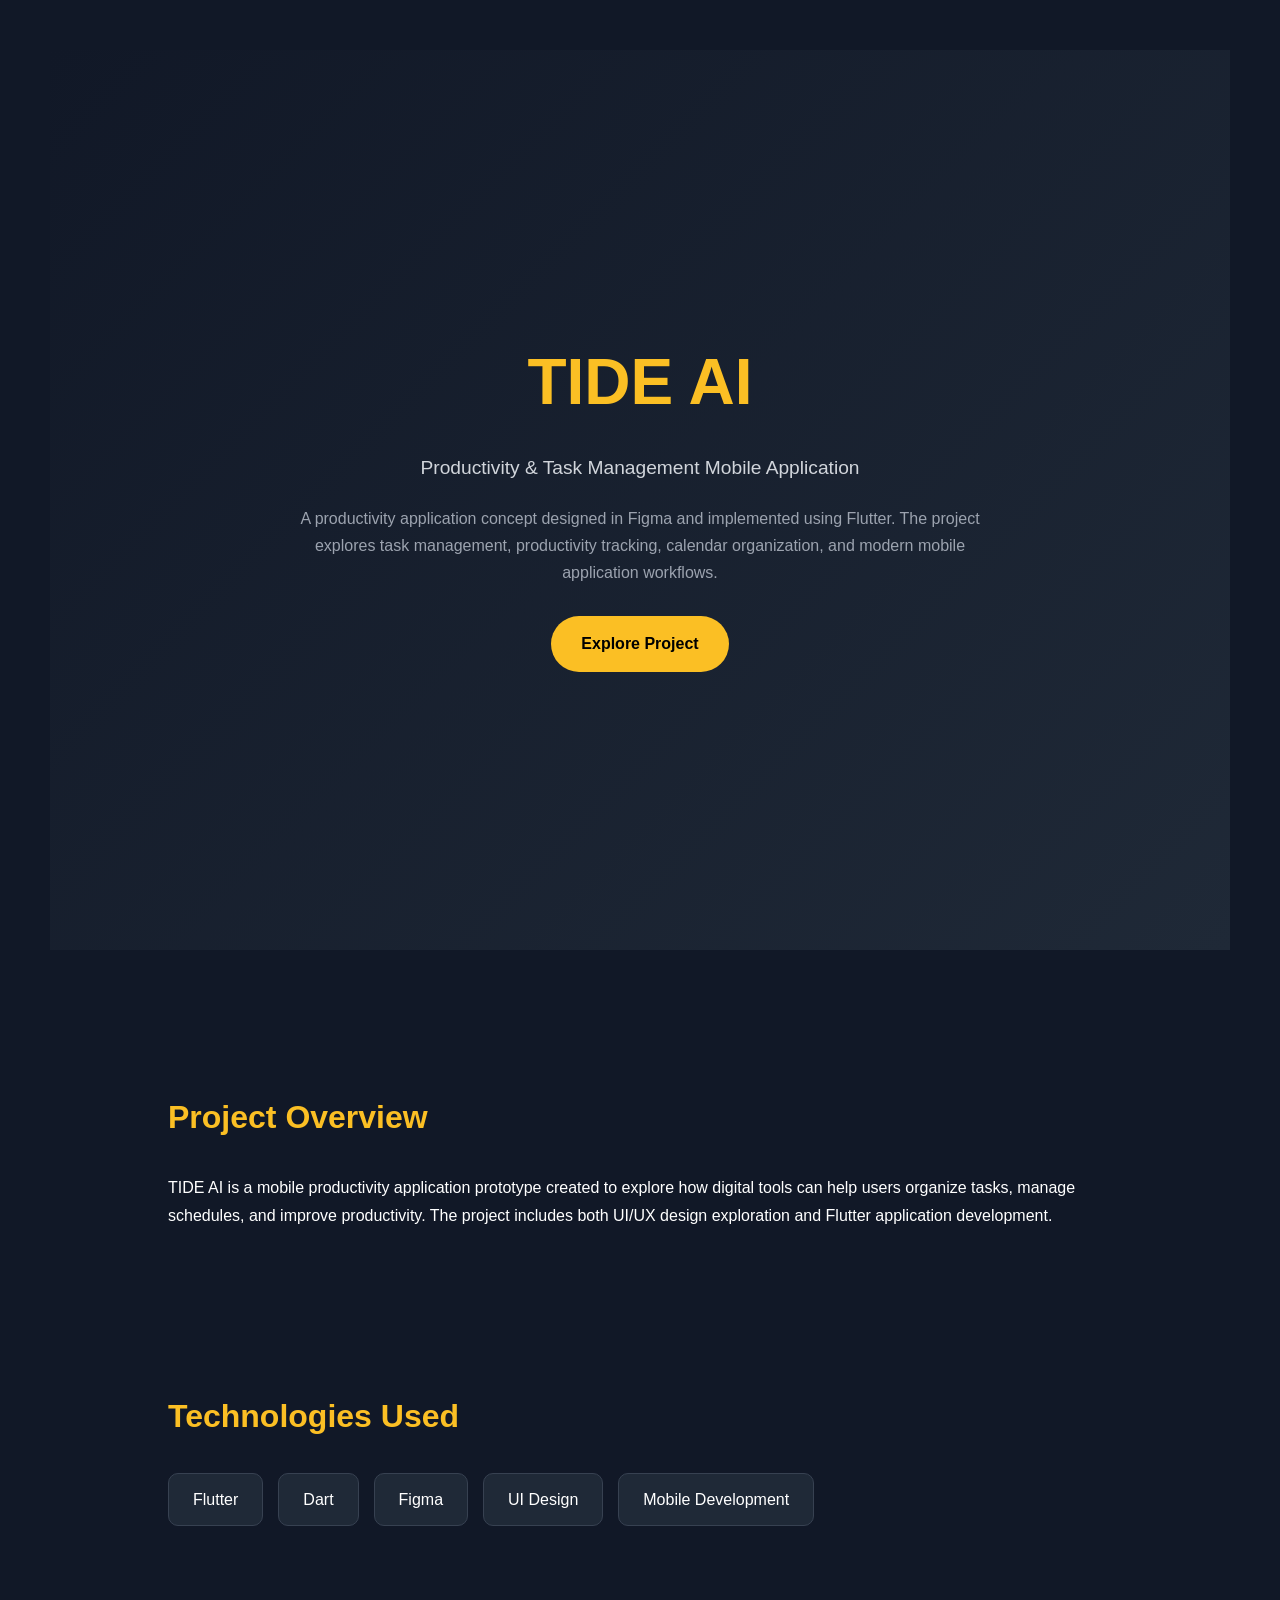
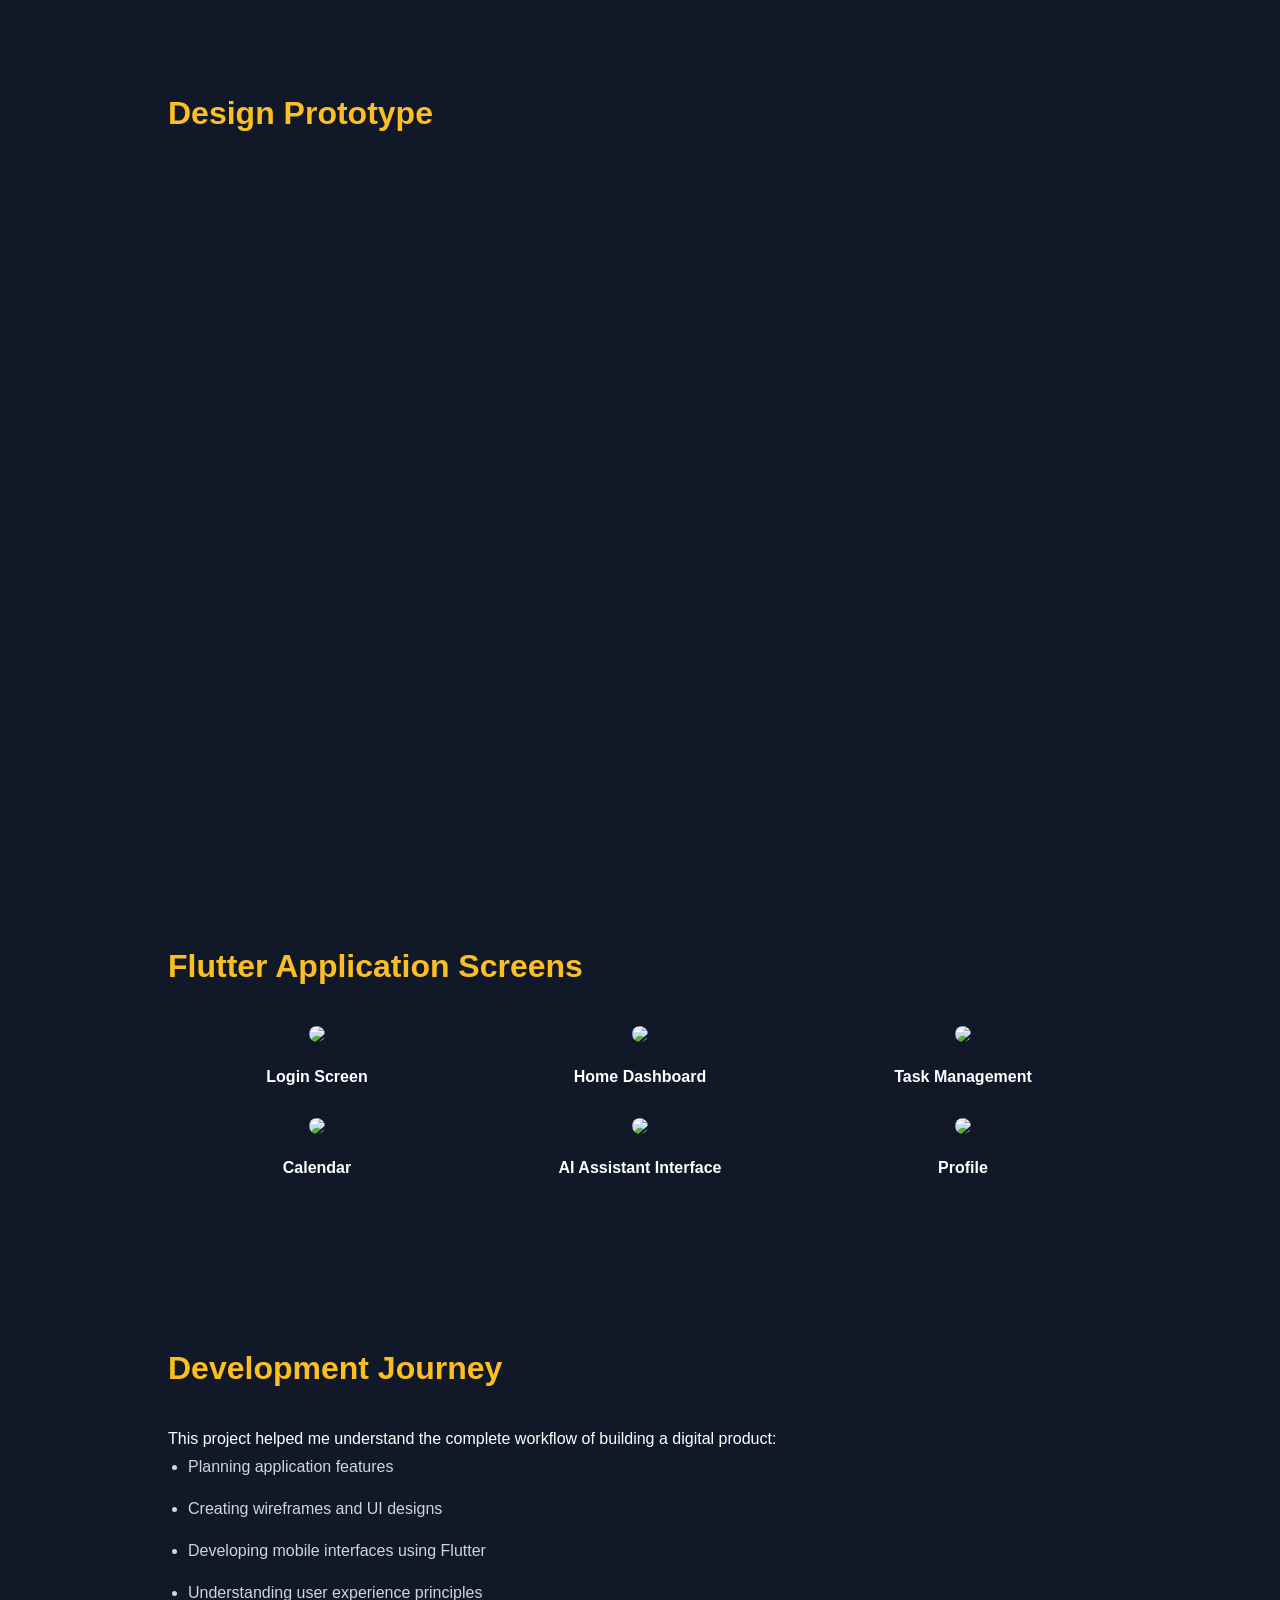
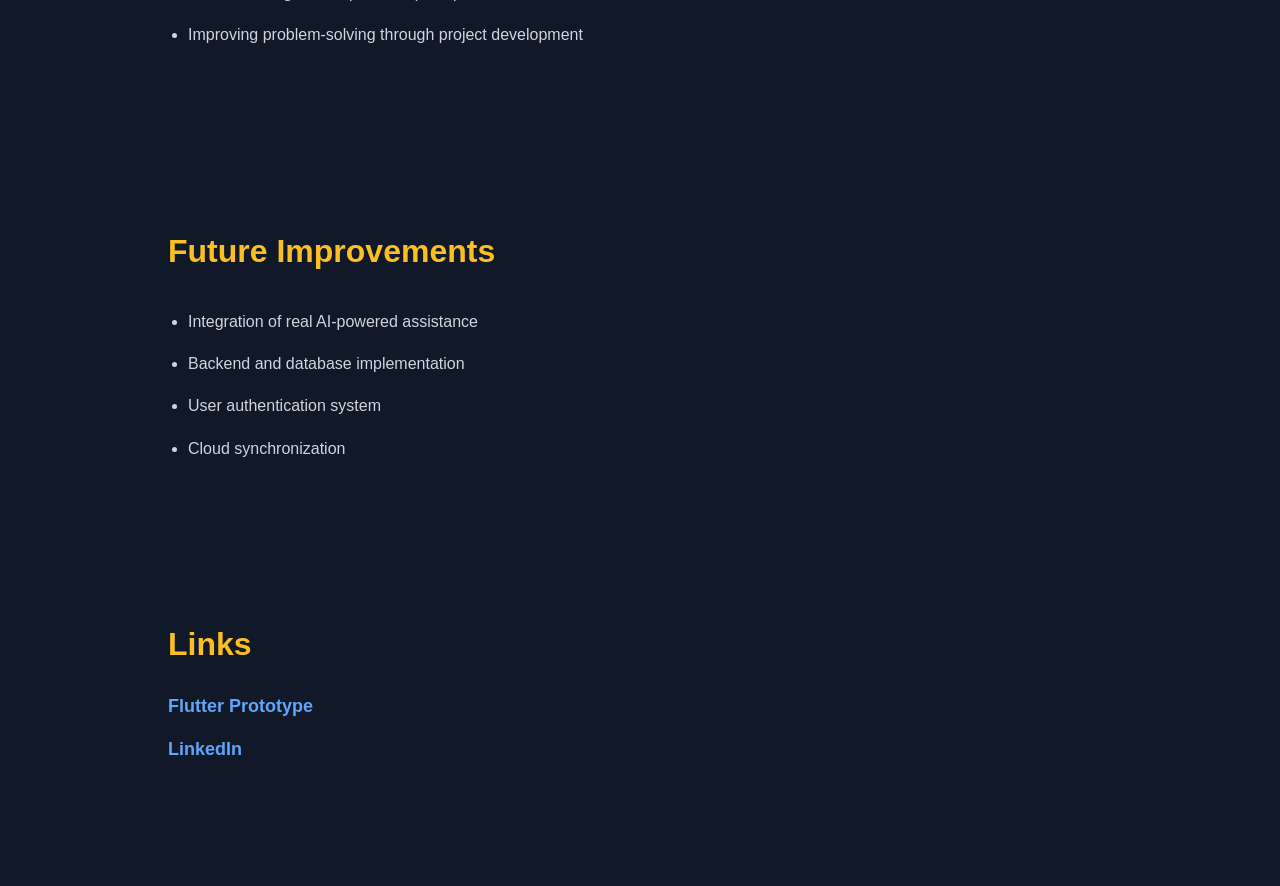
==== tideai.html @ ce977760 "Create tideai.html" ====
<!DOCTYPE html>
<html lang="en">

<head>

<meta charset="UTF-8">
<meta name="viewport" content="width=device-width, initial-scale=1.0">

<title>TIDE AI | Amritha Lal</title>

<link rel="stylesheet" href="style.css">

</head>


<body>


<header class="hero">

<div class="hero-content">

<h1>TIDE AI</h1>

<p class="subtitle">
Productivity & Task Management Mobile Application
</p>


<p class="description">

A productivity application concept designed in Figma
and implemented using Flutter.

The project explores task management,
productivity tracking, calendar organization,
and modern mobile application workflows.

</p>


<a href="#overview" class="btn">
Explore Project
</a>


</div>

</header>




<section id="overview">

<h2>Project Overview</h2>


<p>

TIDE AI is a mobile productivity application prototype
created to explore how digital tools can help users
organize tasks, manage schedules, and improve productivity.

The project includes both UI/UX design exploration
and Flutter application development.

</p>


</section>





<section>

<h2>Technologies Used</h2>


<div class="skills-container">

<div class="skill">
Flutter
</div>


<div class="skill">
Dart
</div>


<div class="skill">
Figma
</div>


<div class="skill">
UI Design
</div>


<div class="skill">
Mobile Development
</div>


</div>


</section>






<section>


<h2>Design Prototype</h2>


<iframe

style="border:1px solid rgba(0,0,0,0.1)"

width="100%"

height="600"

src="https://embed.figma.com/design/kpO2kgV4t8F4c7UtxzpfM2/Session-1?node-id=0-1&embed-host=share"

allowfullscreen>

</iframe>


</section>






<section>


<h2>Flutter Application Screens</h2>


<div class="flutter-gallery">



<div class="app-screen">

<img src="tideai-login.png">

<h4>
Login Screen
</h4>

</div>



<div class="app-screen">

<img src="tideai-home.png">

<h4>
Home Dashboard
</h4>

</div>



<div class="app-screen">

<img src="tideai-tasks.png">

<h4>
Task Management
</h4>

</div>



<div class="app-screen">

<img src="tideai-calendar.png">

<h4>
Calendar
</h4>

</div>



<div class="app-screen">

<img src="tideai-ai.png">

<h4>
AI Assistant Interface
</h4>

</div>



<div class="app-screen">

<img src="tideai-profile.png">

<h4>
Profile
</h4>

</div>



</div>


</section>






<section>


<h2>Development Journey</h2>


<p>

This project helped me understand the complete workflow
of building a digital product:

</p>


<ul>

<li>
Planning application features
</li>

<li>
Creating wireframes and UI designs
</li>

<li>
Developing mobile interfaces using Flutter
</li>

<li>
Understanding user experience principles
</li>

<li>
Improving problem-solving through project development
</li>


</ul>


</section>







<section>


<h2>Future Improvements</h2>


<ul>

<li>
Integration of real AI-powered assistance
</li>

<li>
Backend and database implementation
</li>

<li>
User authentication system
</li>

<li>
Cloud synchronization
</li>

</ul>


</section>







<section id="contact">


<h2>Links</h2>


<p>

<a href="https://flutlab.io/editor/5d6a2f70-1c2f-412c-8f25-de19f62e05c2">

Flutter Prototype

</a>

</p>



<p>

<a href="https://www.linkedin.com/in/amritha-lal-8558aa262">

LinkedIn

</a>

</p>



</section>



</body>

</html>
---- style.css ----
*{
    margin:0;
    padding:0;
    box-sizing:border-box;
}

html{
    scroll-behavior:smooth;
}

body{
    font-family:Segoe UI, sans-serif;
    background:#111827;
    color:white;
    line-height:1.7;
}

/* HERO */

.hero{
    min-height:100vh;
    display:flex;
    justify-content:center;
    align-items:center;
    text-align:center;
    padding:40px;
    background:linear-gradient(
    135deg,
    #111827,
    #1f2937
    );
}

.profile-image{
    width:180px;
    height:180px;
    object-fit:cover;
    border-radius:50%;
    border:5px solid #ffffff;
    box-shadow:0 4px 15px rgba(0,0,0,0.2);
    margin-bottom:20px;
}

.hero-content{
    max-width:700px;
     color:white;
}

.hero h3{
    color:#fbbf24;
    margin-bottom:10px;
}

.hero h1{
    font-size:4rem;
    margin-bottom:15px;
}

.subtitle{
    font-size:1.4rem;
    color:#d1d5db;
}

.description{
    margin-top:20px;
    margin-bottom:30px;
    color:#9ca3af;
}

.btn{
    display:inline-block;
    padding:14px 30px;
    background:#fbbf24;
    color:black;
    text-decoration:none;
    border-radius:30px;
    font-weight:bold;
}

/* SECTIONS */

section{
    padding:80px 10%;
}

section h2{
    margin-bottom:30px;
    font-size:2rem;
    color:#fbbf24;
}

/* ABOUT */

#about p{
    max-width:800px;
    color:#d1d5db;
}

/* SKILLS */

.skills-container{
    display:flex;
    flex-wrap:wrap;
    gap:15px;
}

.skill{
    background:#1f2937;
    padding:12px 24px;
    border-radius:10px;
    border:1px solid #374151;
}

/* PROJECT */

.project-card{
    background:#1f2937;
    padding:25px;
    border-radius:15px;
    border:1px solid #374151;
}

.project-card h3{
    margin-bottom:15px;
    color:#fbbf24;
}

/* BLOG */

.blog-grid{
    display:grid;
    grid-template-columns:
    repeat(auto-fit,minmax(280px,1fr));
    gap:25px;
}

.blog-card{
    background:#1f2937;
    padding:25px;
    border-radius:15px;
    border:1px solid #374151;
    transition:0.3s;
}

.blog-card:hover{
    transform:translateY(-5px);
}

.blog-card h3{
    margin-bottom:10px;
}

.date{
    color:#9ca3af;
    margin-bottom:15px;
}

.blog-card a{
    display:inline-block;
    margin-top:15px;
    color:#60a5fa;
    text-decoration:none;
    font-weight:bold;
}

/* CONTACT */

/* CONTACT SECTION */

#contact{
    padding: 60px 10%;
}

#contact h2{
    color: #fbbf24;
    margin-bottom: 20px;
}

#contact p{
    margin-bottom: 12px;
    font-size: 18px;
}

#contact a{
     color:#60a5fa;
    text-decoration: none;
}

#contact a:hover{
    text-decoration: underline;
}

/* MOBILE */

@media(max-width:768px){

.hero h1{
    font-size:2.5rem;
}

.subtitle{
    font-size:1.1rem;
}

section{
    padding:60px 8%;
}

}
/* GALLERY */

.filter-buttons{
    margin-bottom:20px;
}

.filter-buttons button{
    padding:10px 20px;
    margin:5px;
    border:none;
    border-radius:8px;
    cursor:pointer;
    background:#fbbf24;
    font-weight:bold;
}

.gallery-grid{
    display:grid;
    grid-template-columns:
    repeat(auto-fit,minmax(250px,1fr));
    gap:20px;
}

.gallery-card{
    background:#1f2937;
    padding:30px;
    border-radius:15px;
    border:1px solid #374151;
    transition:0.3s;
}

.gallery-card{
    background:#1f2937;
    padding:30px;
    border-radius:15px;
    border:1px solid #374151;
    transition:all 0.4s ease;
}

.hide{
    opacity:0;
    transform:scale(0.9);
    pointer-events:none;
    position:absolute;
}
/* FIGMA EMBED */

.figma-preview{
    margin-top:20px;
    margin-bottom:20px;
    border-radius:12px;
    overflow:hidden;
}

.figma-btn{
    display:inline-block;
    background:#60a5fa;
    color:#111827;
    text-decoration:none;
    padding:12px 24px;
    border-radius:8px;
    font-weight:bold;
    transition:0.3s;
}

.figma-btn:hover{
    transform:translateY(-2px);
}
*{
margin:0;
padding:0;
box-sizing:border-box;
}

body{

font-family:Segoe UI,sans-serif;

background:#111827;

color:white;

line-height:1.7;

padding:50px;

}

.hero{

text-align:center;

margin-bottom:60px;

}

.hero h1{

font-size:4rem;

color:#fbbf24;

margin-bottom:15px;

}

.subtitle{

font-size:1.2rem;

color:#d1d5db;

}

h2{

margin-bottom:25px;

color:#fbbf24;

font-size:2.2rem;

}

#count{

margin-bottom:20px;

color:#d1d5db;

}

.project-card,
.email-box{

background:#1f2937;

padding:30px;

border-radius:15px;

border:1px solid #374151;

margin-bottom:20px;

transition:0.3s;

}

.project-card:hover{

transform:translateY(-5px);

}

.project-card h3{

color:#fbbf24;

margin-bottom:10px;

}

.project-card p{

color:#d1d5db;

}

a{
    color:#60a5fa;
    text-decoration:none;
    font-weight:bold;
    transition:0.3s;
}

a:hover{
    color:#93c5fd;
}

ul{

padding-left:20px;

}

li{

margin-bottom:15px;

color:#d1d5db;

}

hr{

border:none;

height:1px;

background:#374151;

margin:40px 0;

}

@media(max-width:768px){

.hero h1{

font-size:2.5rem;

}

h2{

font-size:1.8rem;

}

}
.flutter-gallery {

    display: grid;
    grid-template-columns: repeat(auto-fit, minmax(220px, 1fr));
    gap: 25px;
    margin-top: 30px;

}


.app-screen {

    text-align: center;

}


.app-screen img {

    width: 100%;
    max-width: 260px;
    border-radius: 20px;
    box-shadow: 0 10px 25px rgba(0,0,0,0.15);

}


.app-screen h4 {

    margin-top: 12px;

}
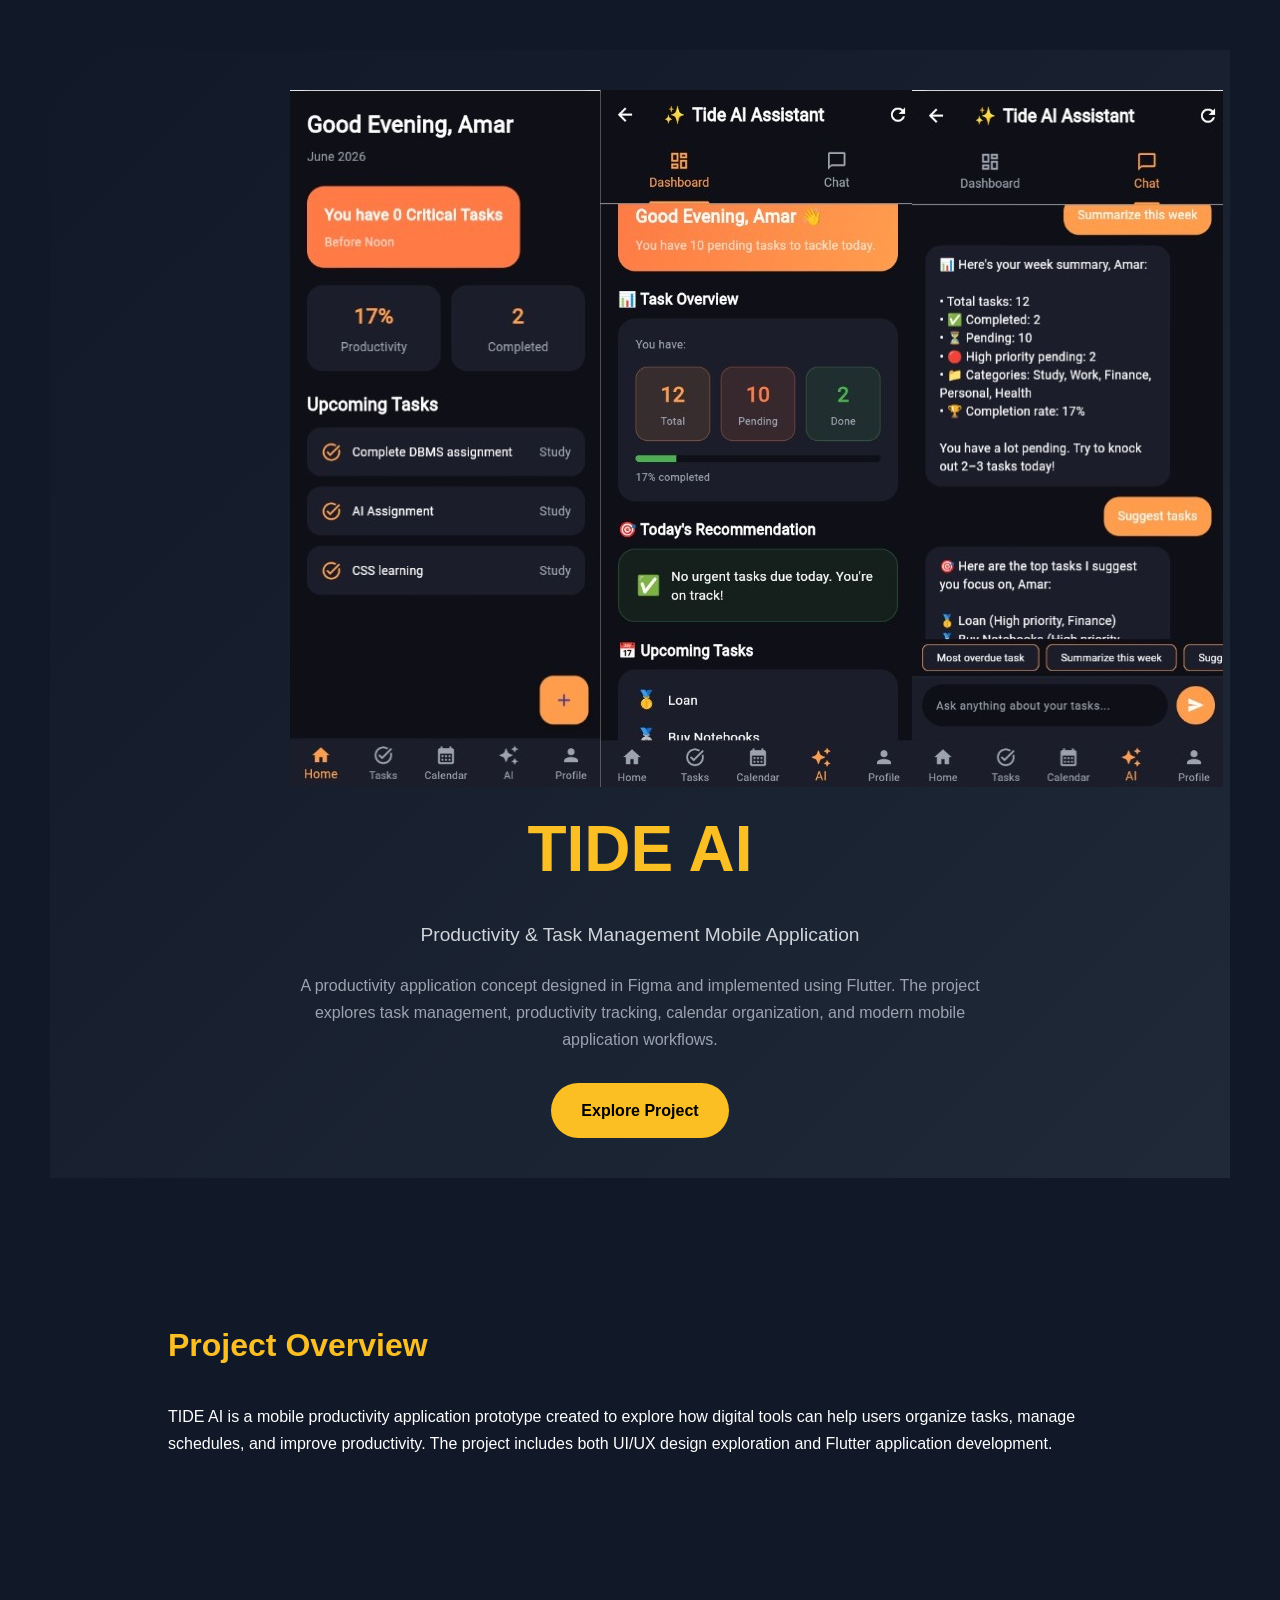
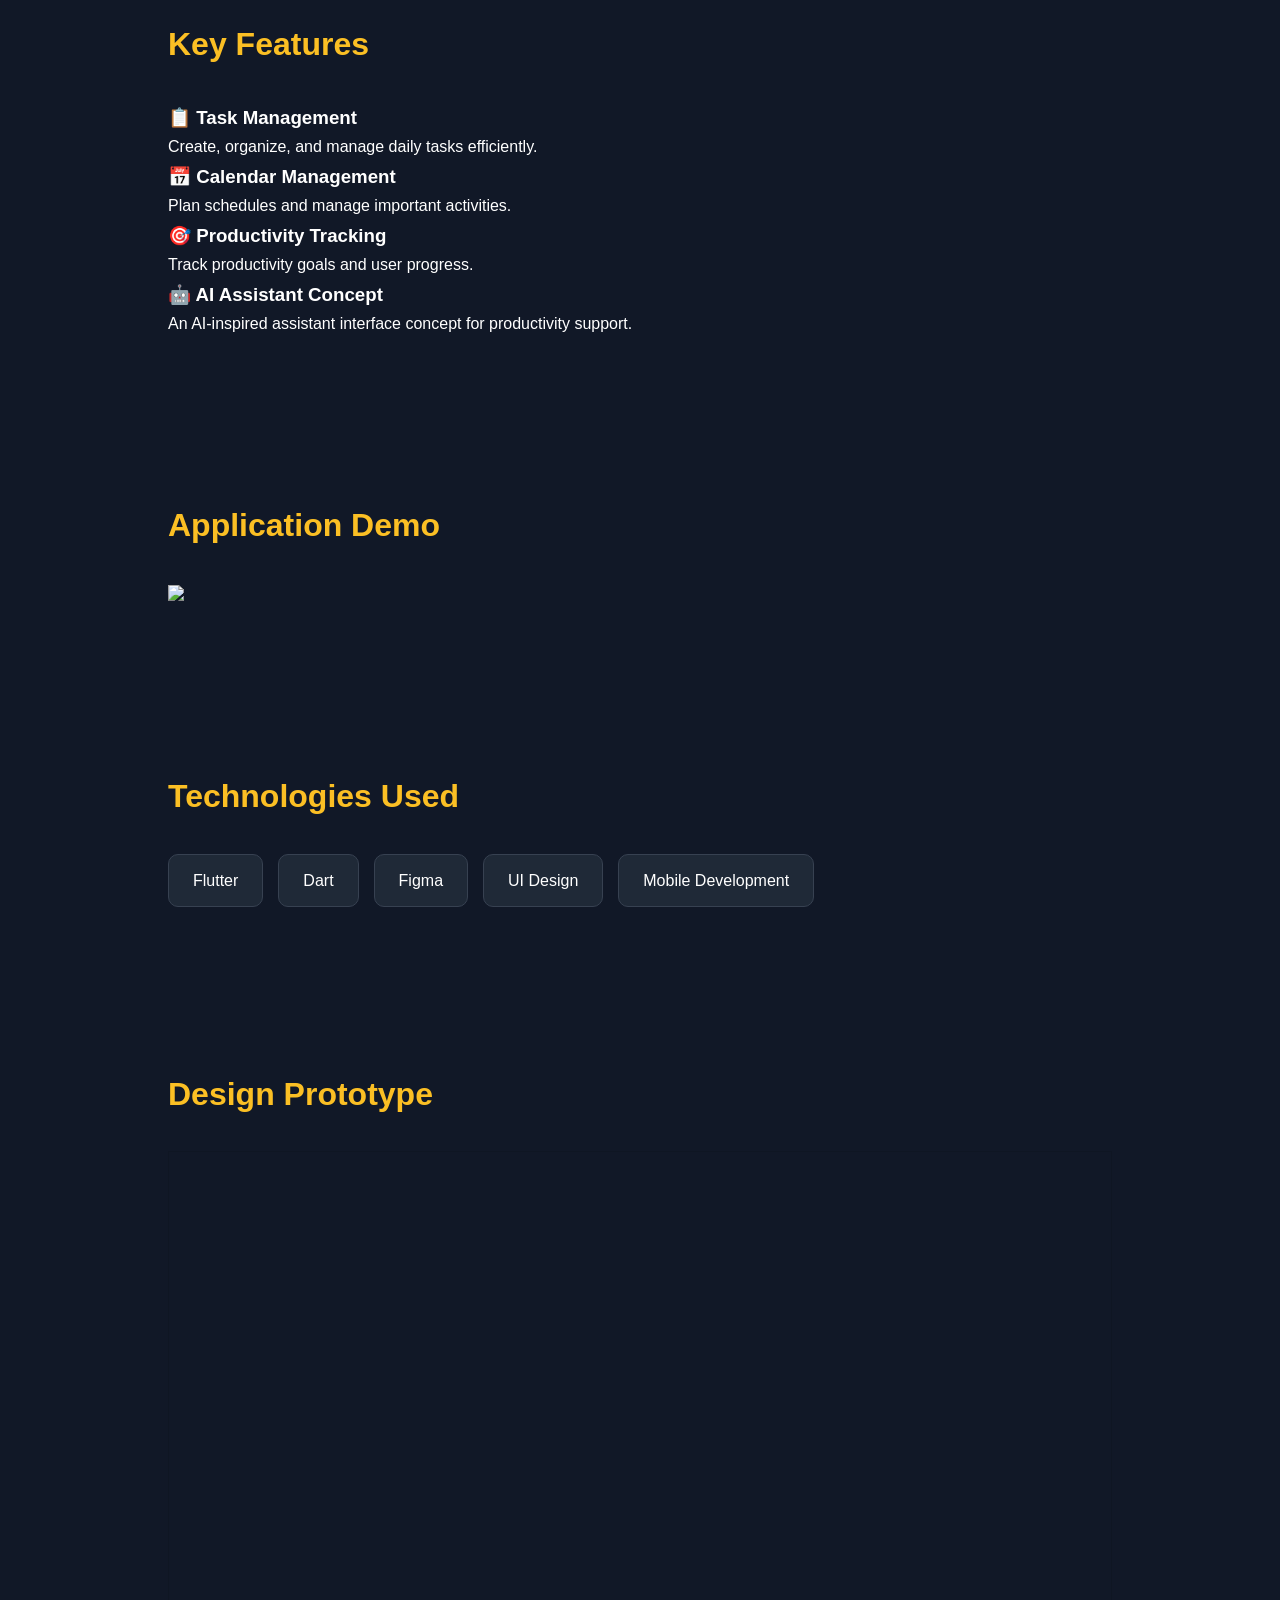
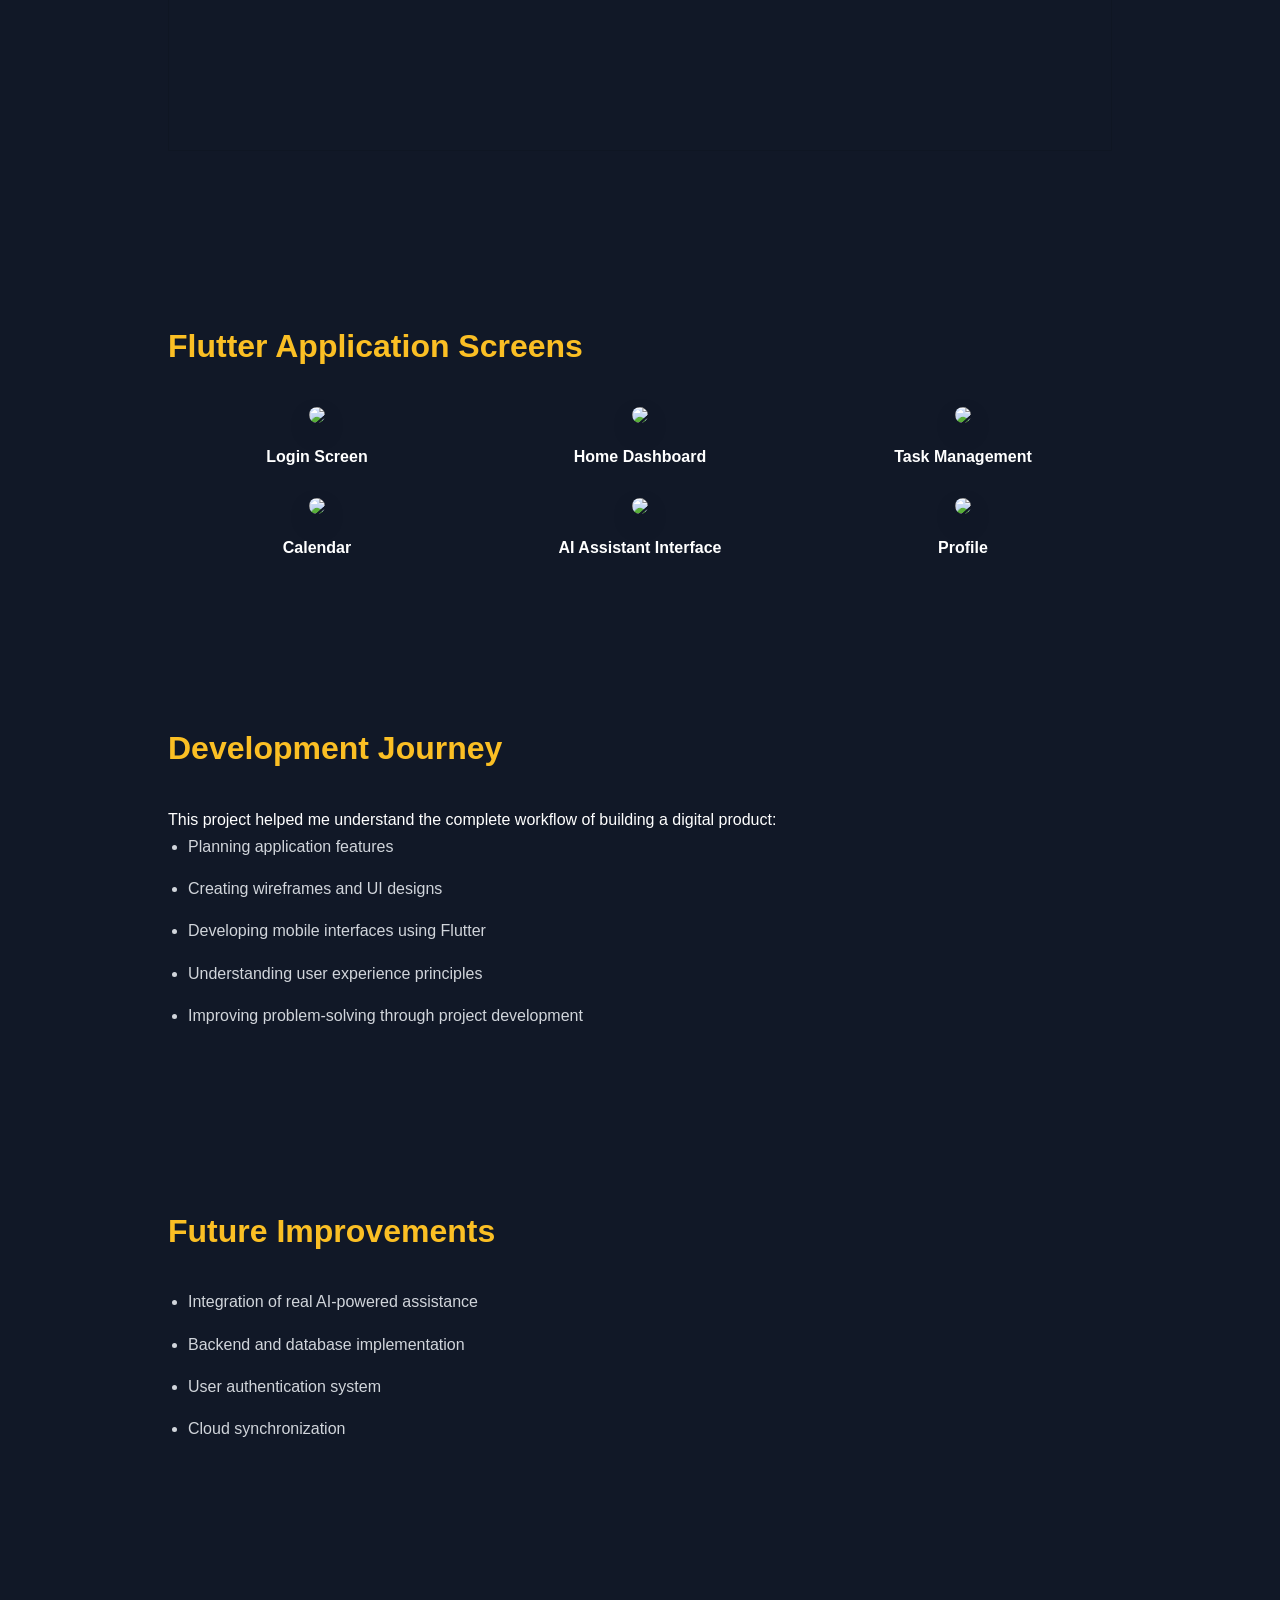
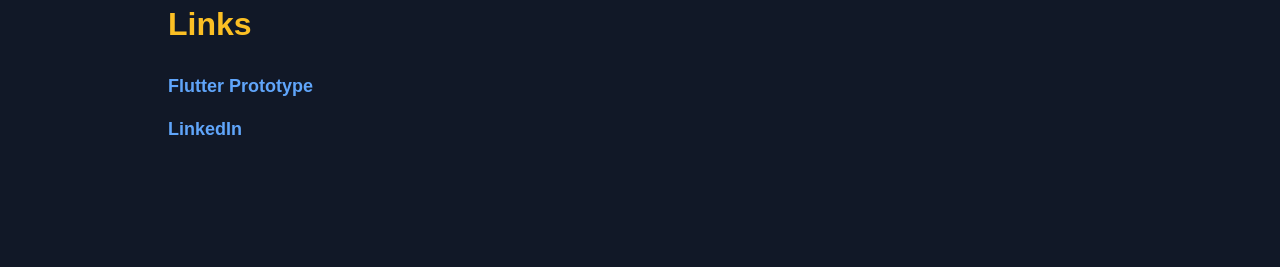
==== commit d0b9f56e: "Update tideai.html" ====
--- a/tideai.html
+++ b/tideai.html
@@ -20,6 +20,9 @@
 
 <div class="hero-content">
 
+  <img src="tideai-cover.jpeg"
+     alt="TIDE AI Application Preview"
+     class="project-image">
 <h1>TIDE AI</h1>
 
 <p class="subtitle">
@@ -70,9 +73,84 @@
 
 </section>
 
-
-
-
+<section>
+
+<h2>Key Features</h2>
+
+
+<div class="feature-container">
+
+
+<div class="feature-card">
+
+<h3>
+📋 Task Management
+</h3>
+
+<p>
+Create, organize, and manage daily tasks efficiently.
+</p>
+
+</div>
+
+
+
+<div class="feature-card">
+
+<h3>
+📅 Calendar Management
+</h3>
+
+<p>
+Plan schedules and manage important activities.
+</p>
+
+</div>
+
+
+
+
+<div class="feature-card">
+
+<h3>
+🎯 Productivity Tracking
+</h3>
+
+<p>
+Track productivity goals and user progress.
+</p>
+
+</div>
+
+
+
+<div class="feature-card">
+
+<h3>
+🤖 AI Assistant Concept
+</h3>
+
+<p>
+An AI-inspired assistant interface concept
+for productivity support.
+</p>
+
+</div>
+
+
+</div>
+
+
+</section>
+
+<section>
+
+<h2>Application Demo</h2>
+
+<img src="tideai-demo.gif"
+class="demo-video">
+
+</section>
 
 <section>
 
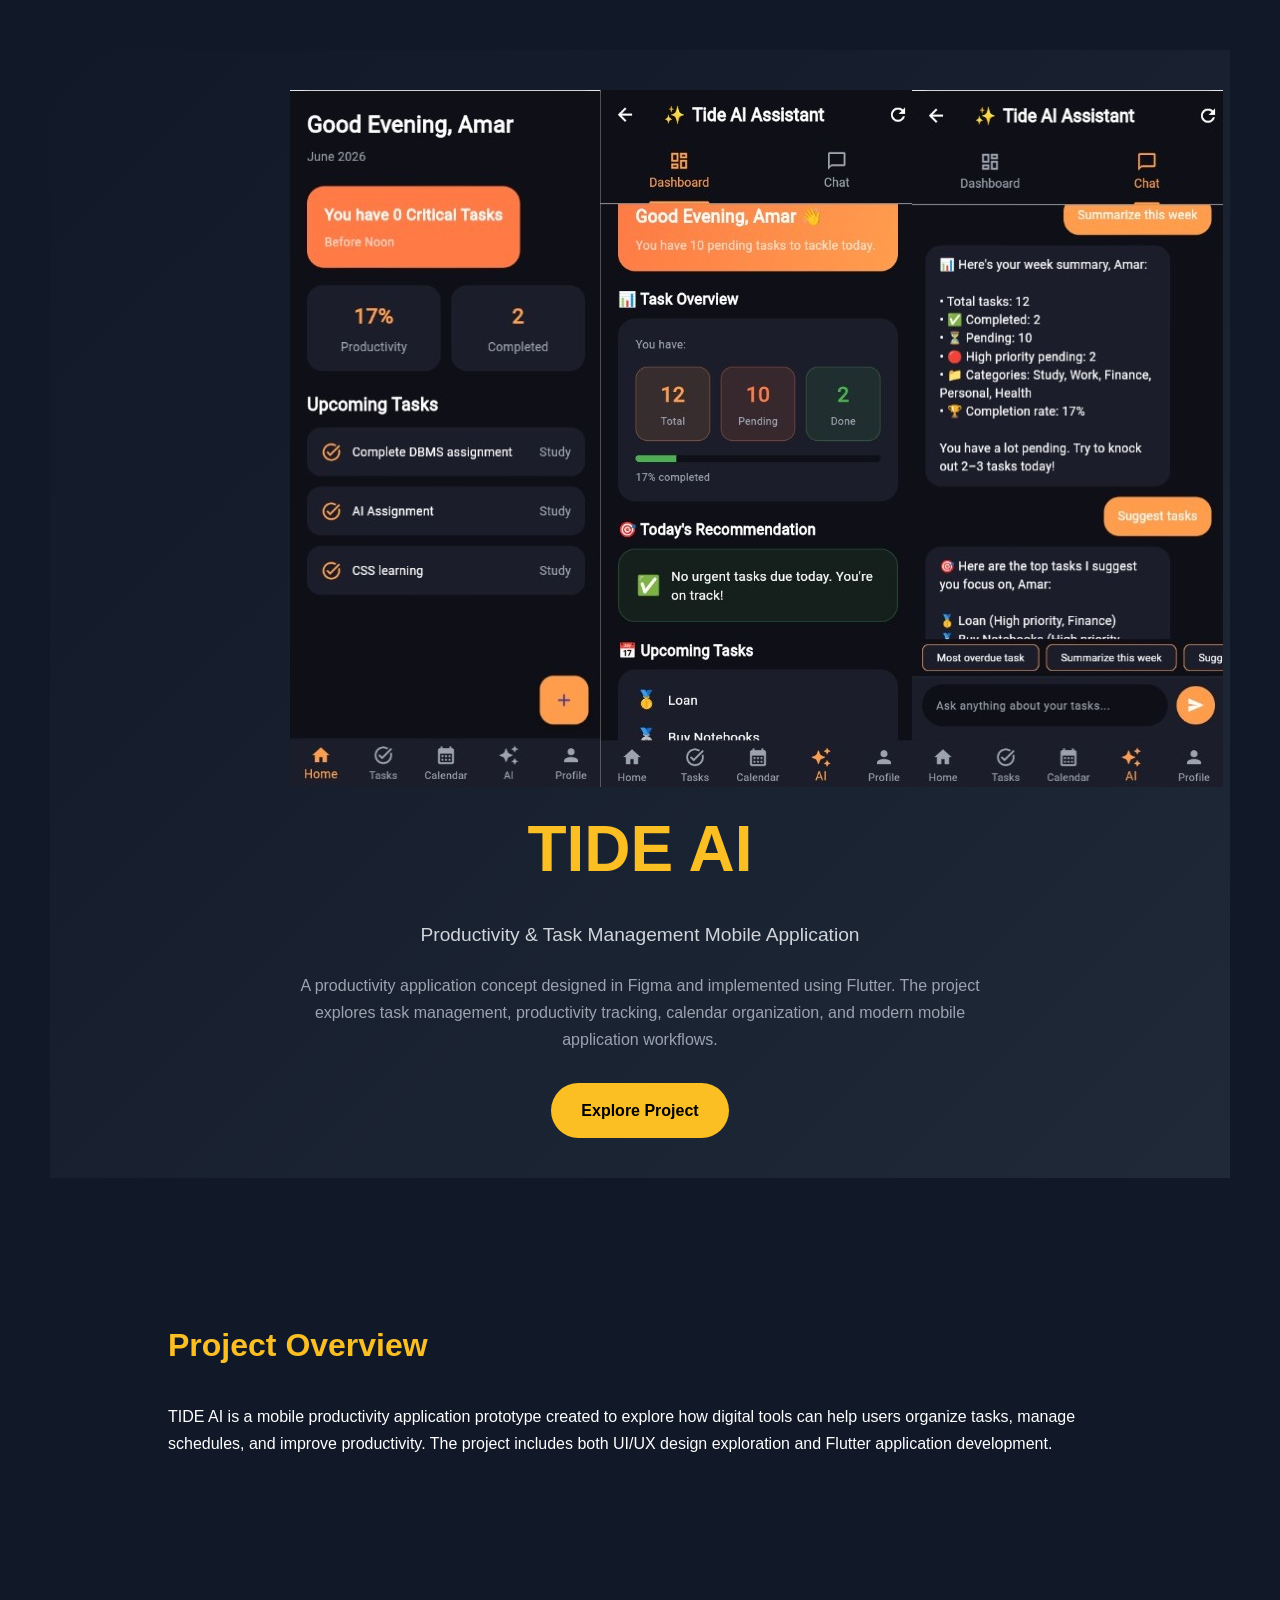
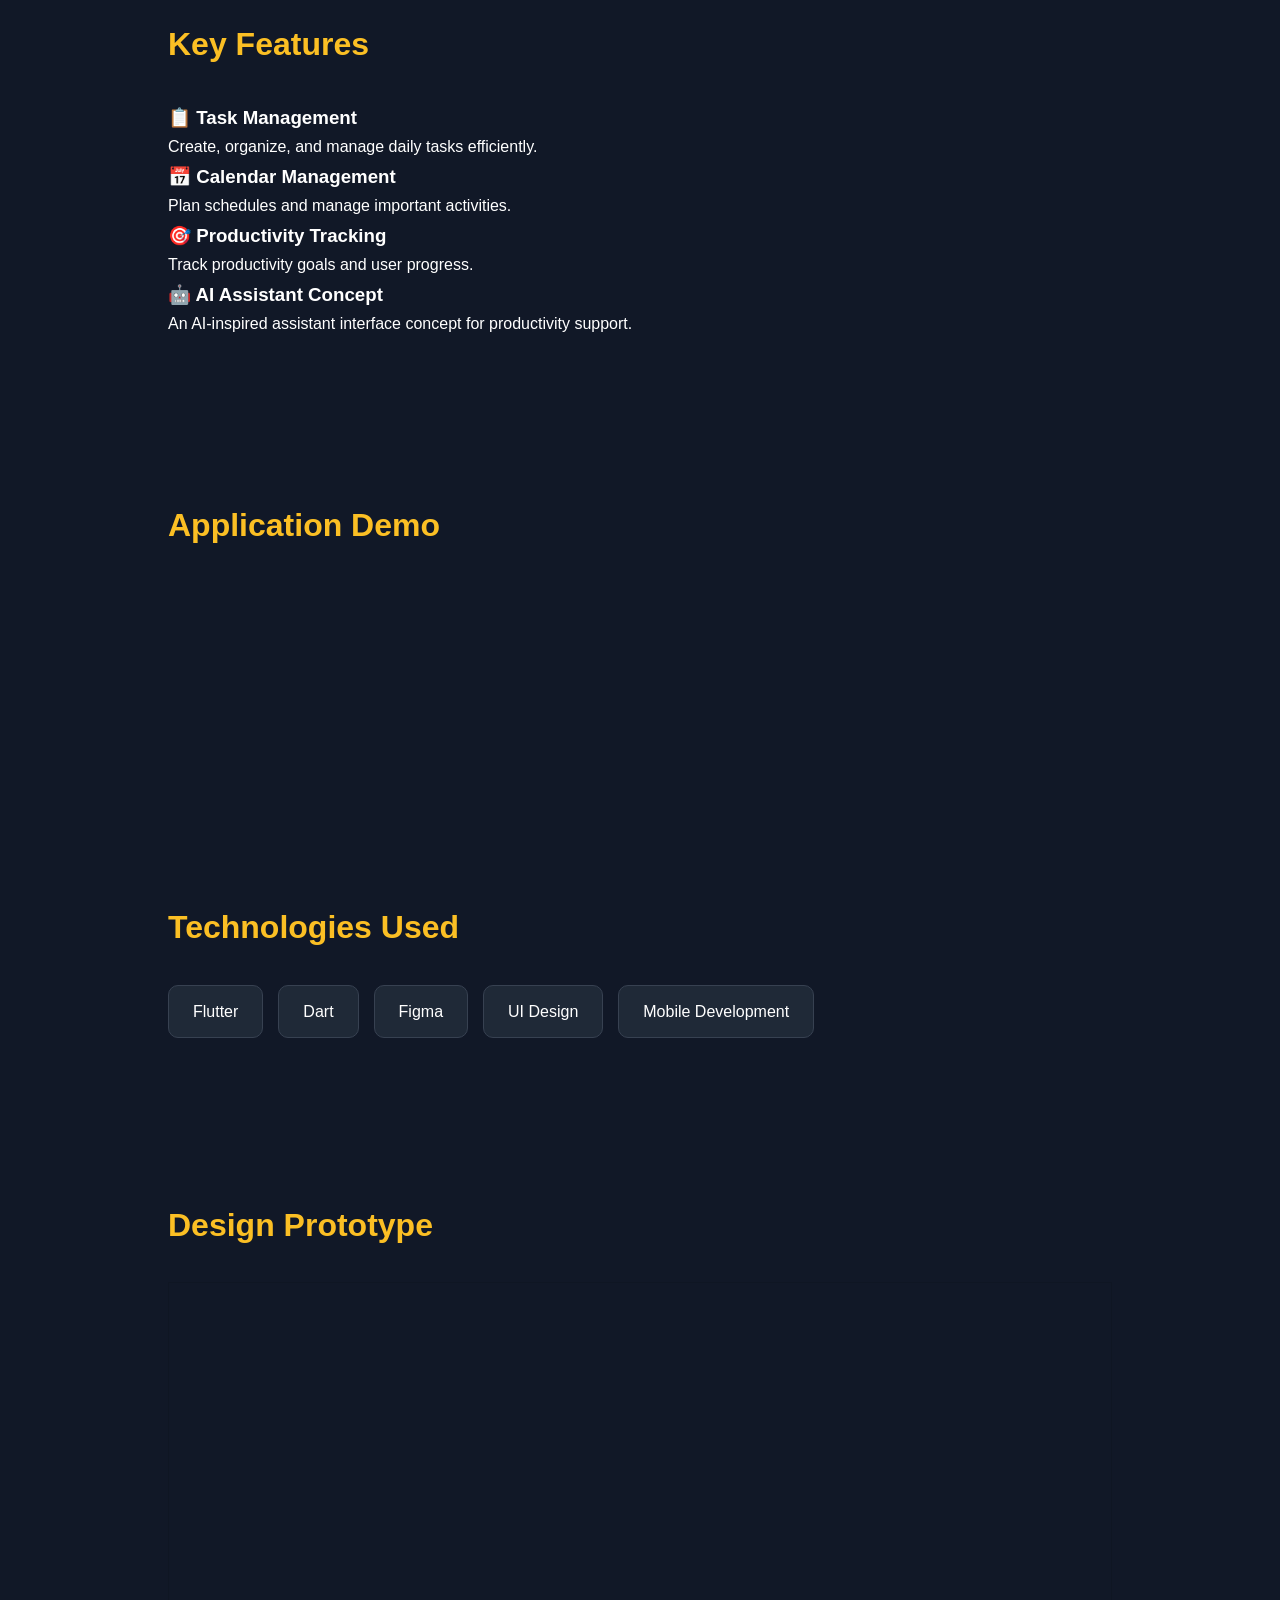
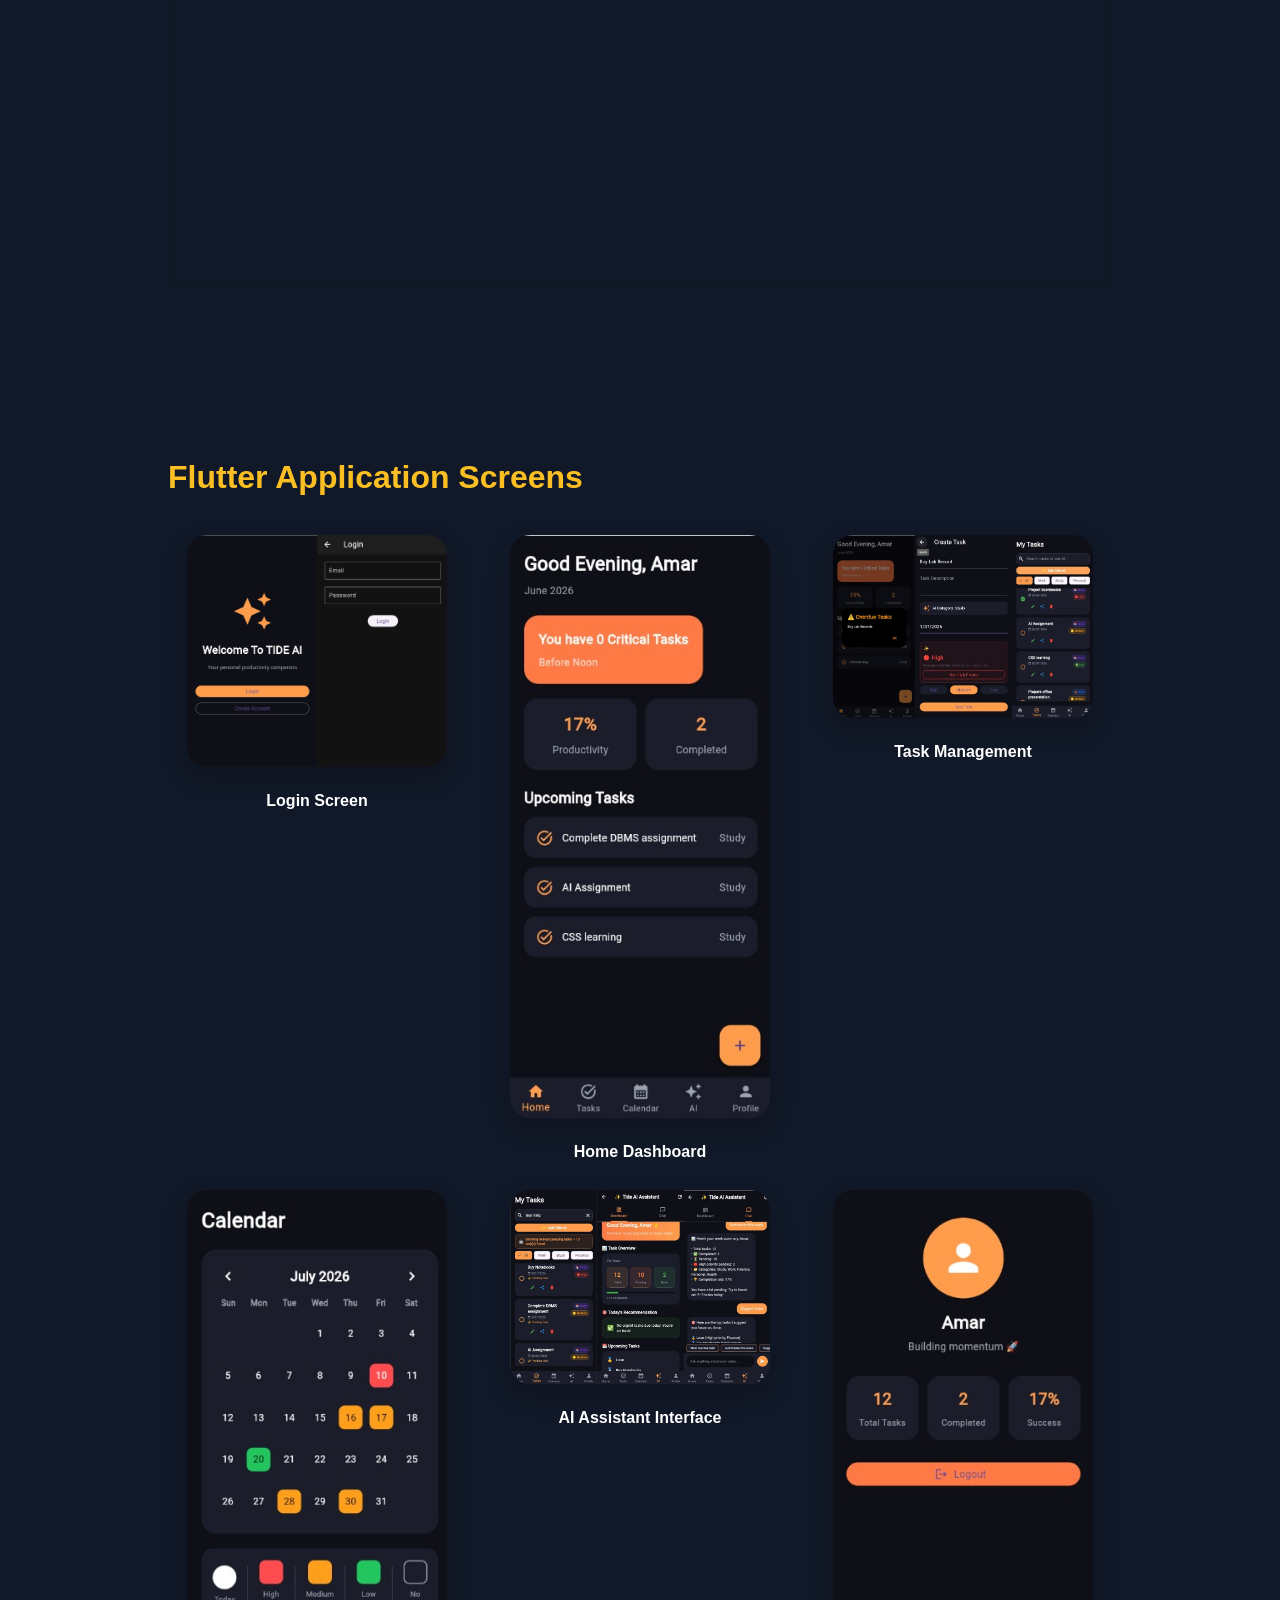
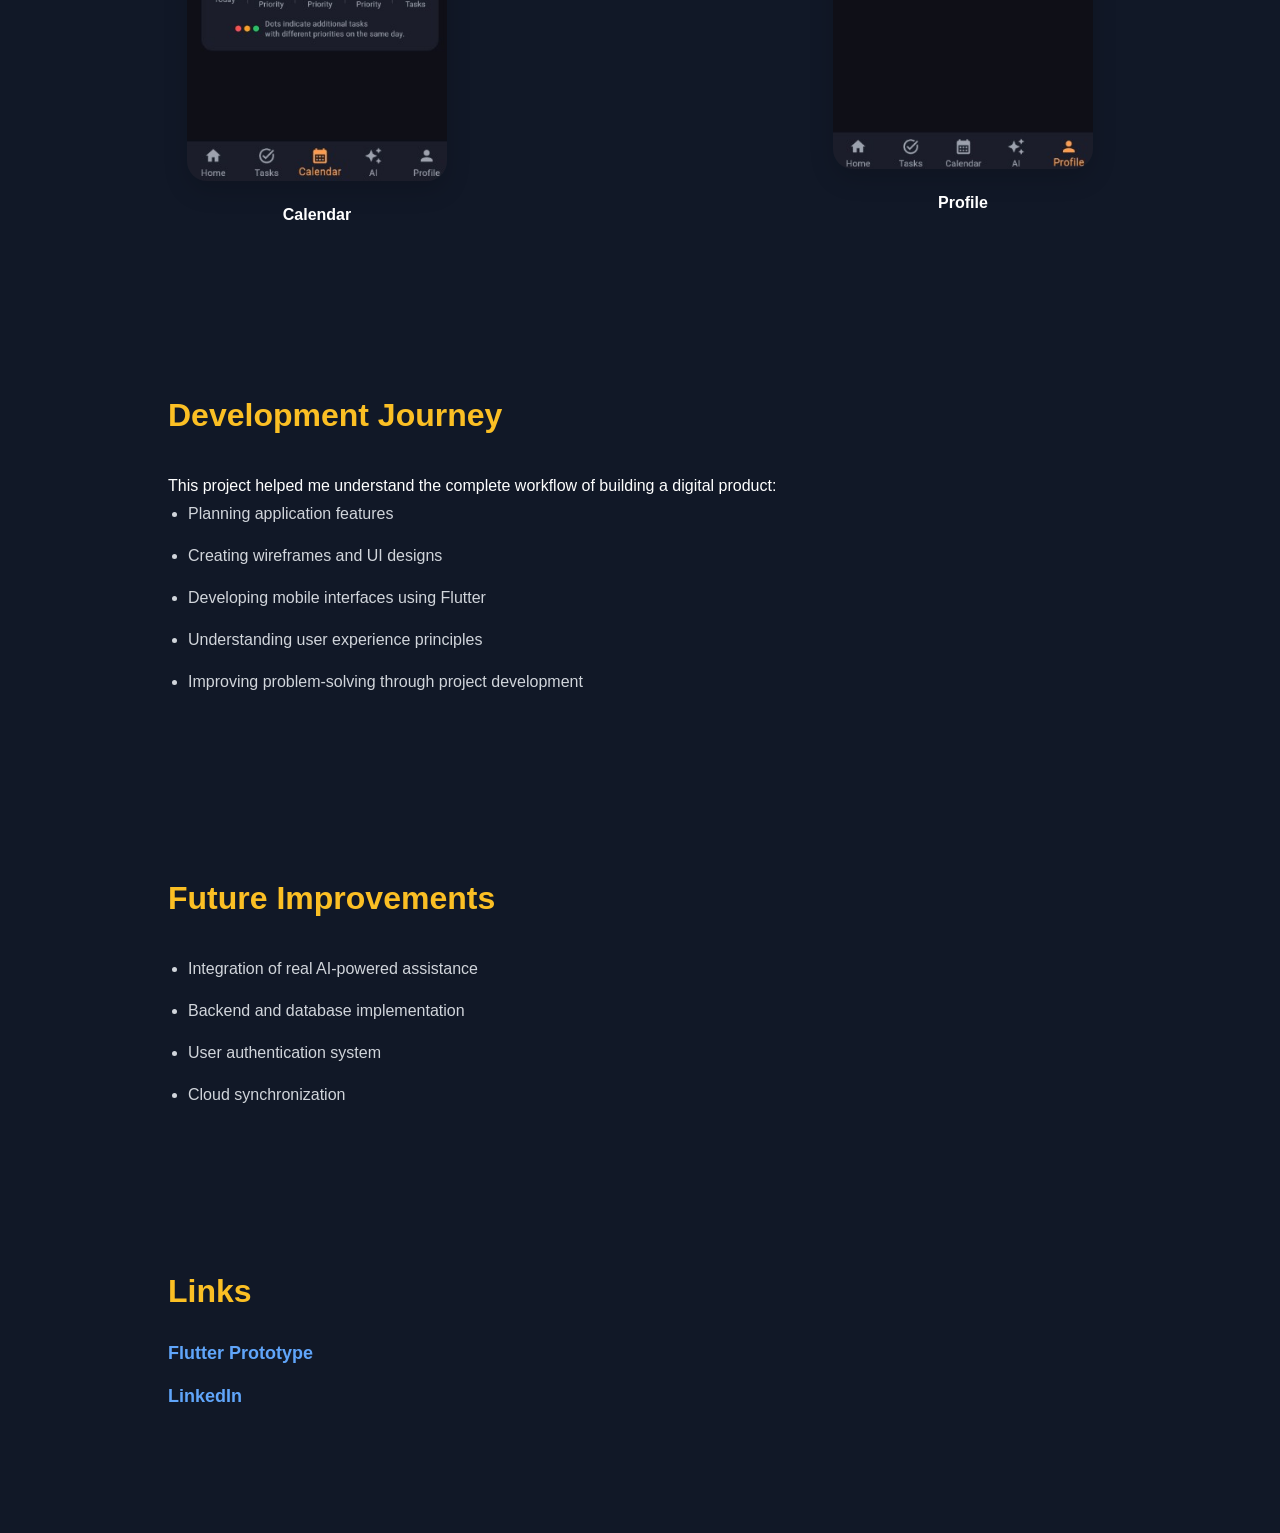
==== commit 724231d0: "Update tideai.html" ====
--- a/tideai.html
+++ b/tideai.html
@@ -147,8 +147,11 @@
 
 <h2>Application Demo</h2>
 
-<img src="tideai-demo.gif"
-class="demo-video">
+<video class="demo-video" autoplay muted loop>
+
+    <source src="tideai-demo.webm" type="video/webm">
+
+</video>
 
 </section>
 
@@ -234,7 +237,7 @@
 
 <div class="app-screen">
 
-<img src="tideai-login.png">
+<img src="login.jpeg">
 
 <h4>
 Login Screen
@@ -246,7 +249,7 @@
 
 <div class="app-screen">
 
-<img src="tideai-home.png">
+<img src="home.jpeg">
 
 <h4>
 Home Dashboard
@@ -258,7 +261,7 @@
 
 <div class="app-screen">
 
-<img src="tideai-tasks.png">
+<img src="task.jpeg">
 
 <h4>
 Task Management
@@ -270,7 +273,7 @@
 
 <div class="app-screen">
 
-<img src="tideai-calendar.png">
+<img src="calendar.jpeg">
 
 <h4>
 Calendar
@@ -282,7 +285,7 @@
 
 <div class="app-screen">
 
-<img src="tideai-ai.png">
+<img src="AI.jpeg">
 
 <h4>
 AI Assistant Interface
@@ -294,7 +297,7 @@
 
 <div class="app-screen">
 
-<img src="tideai-profile.png">
+<img src="profile-page.jpeg">
 
 <h4>
 Profile
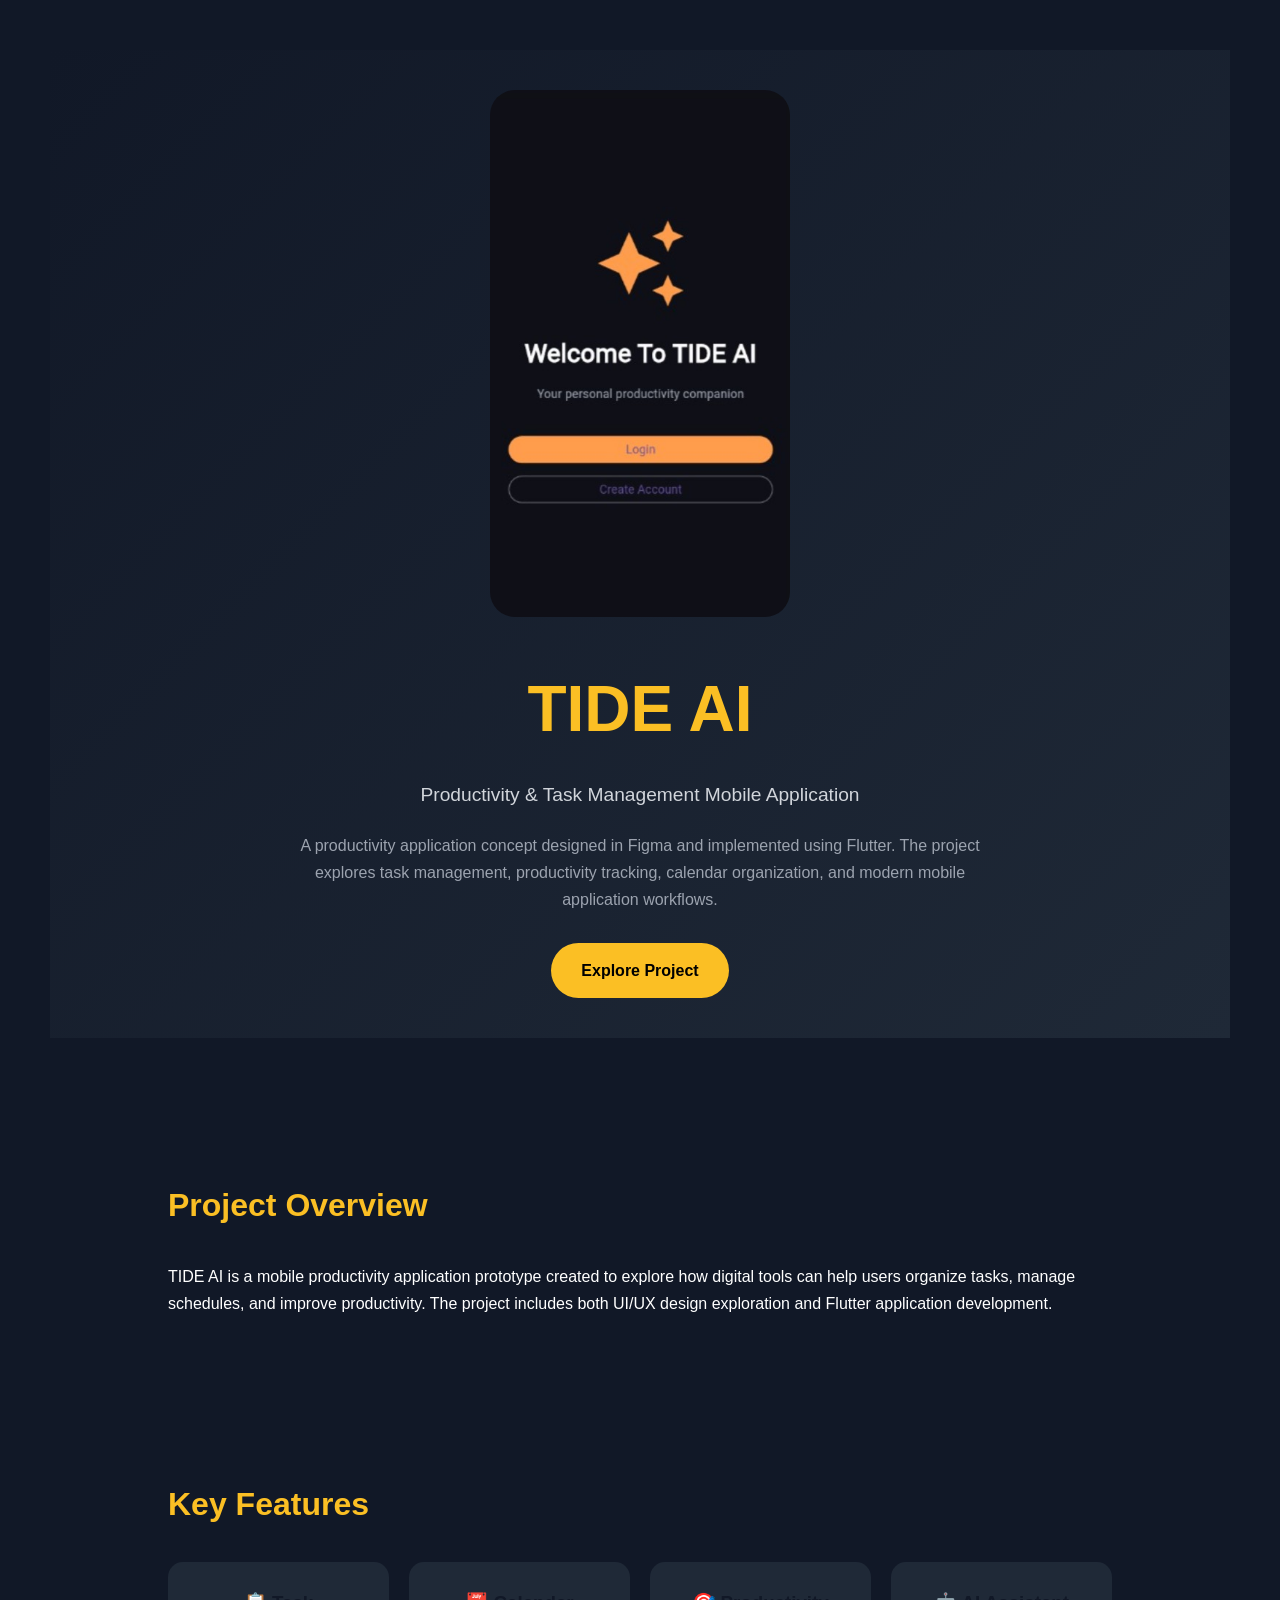
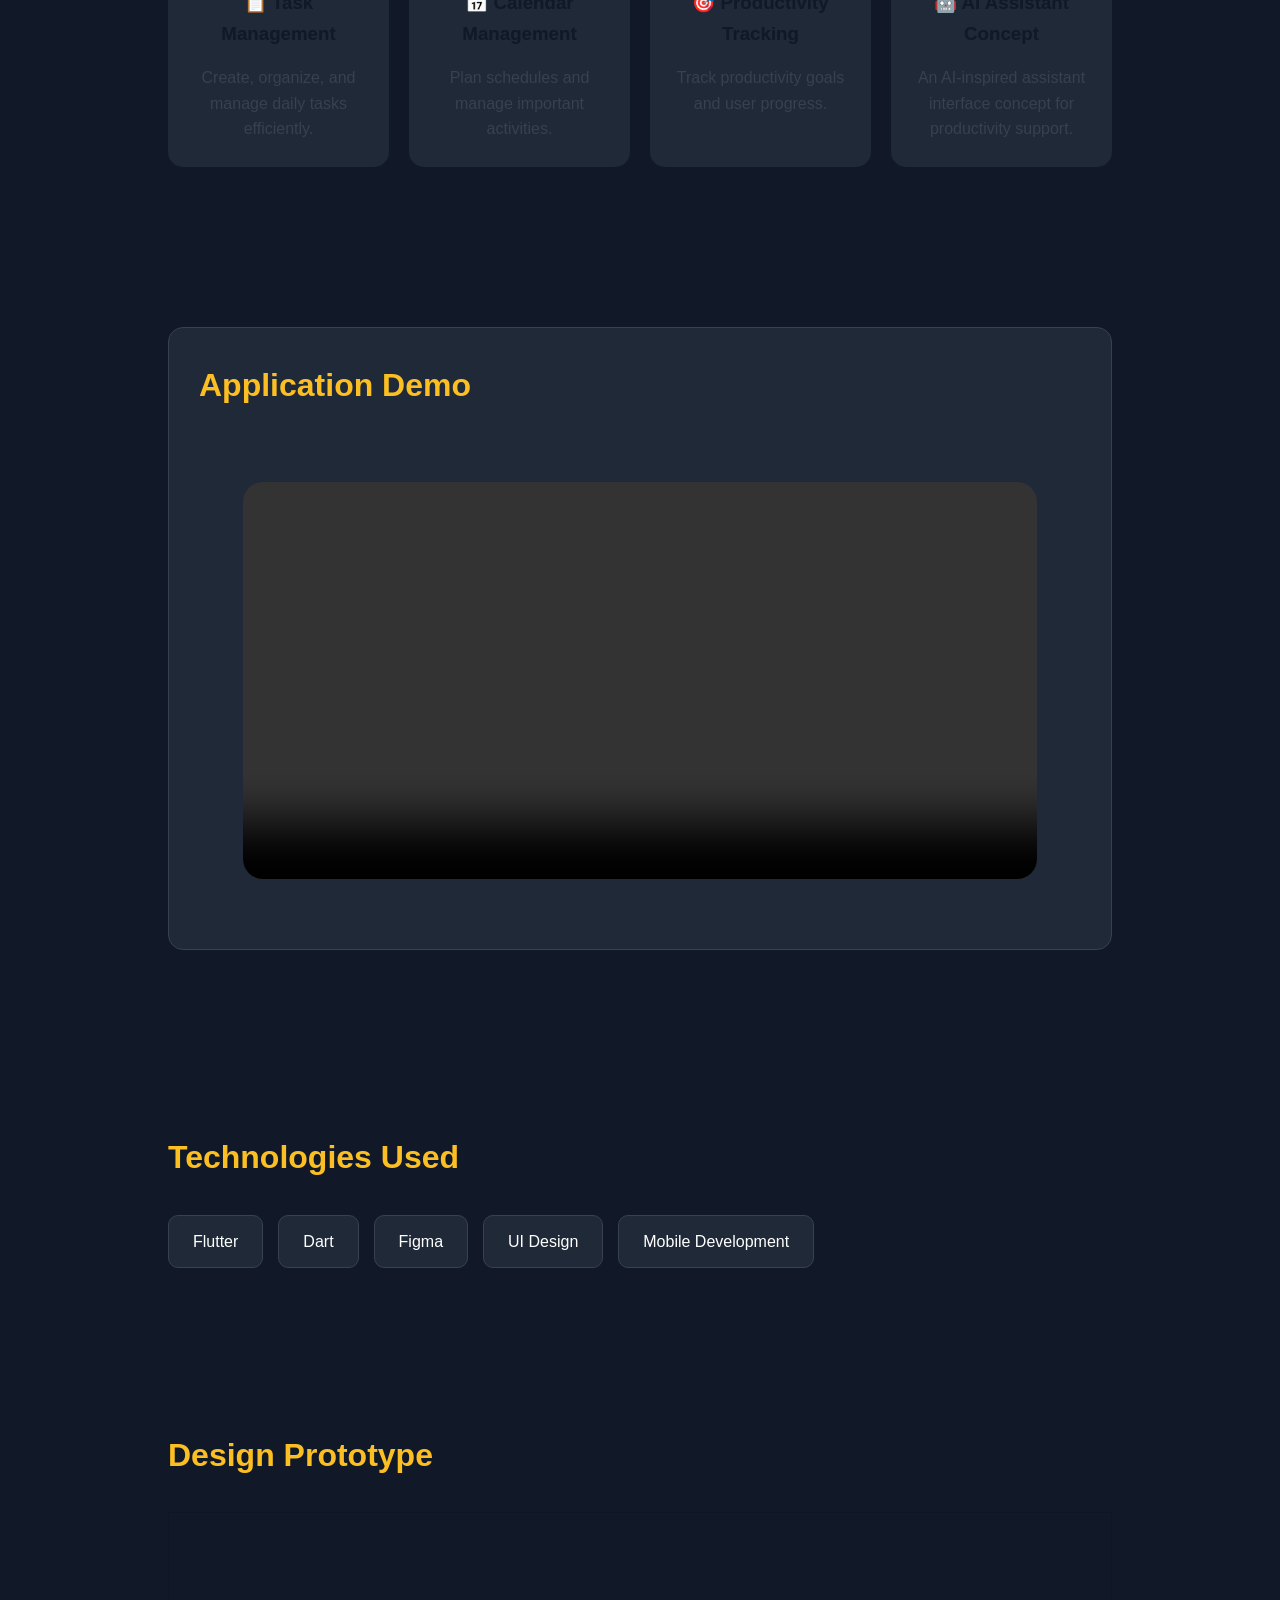
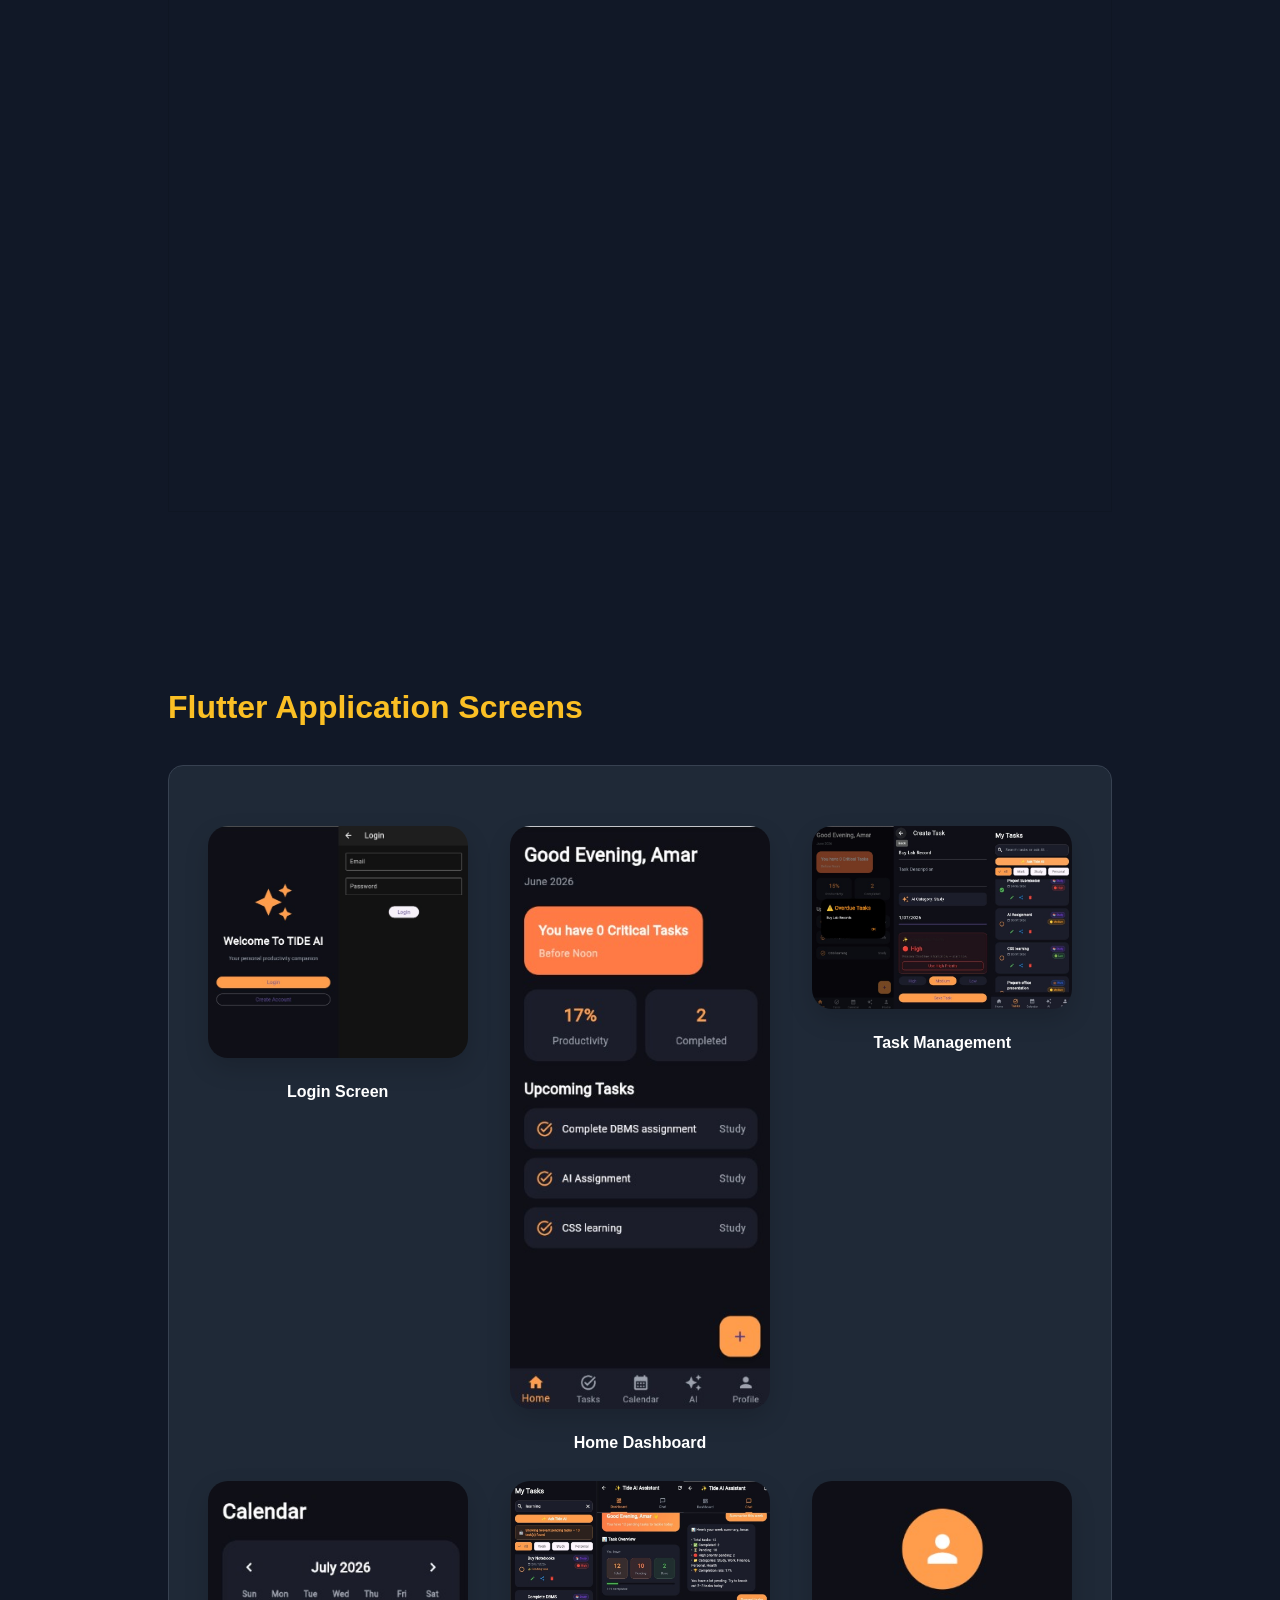
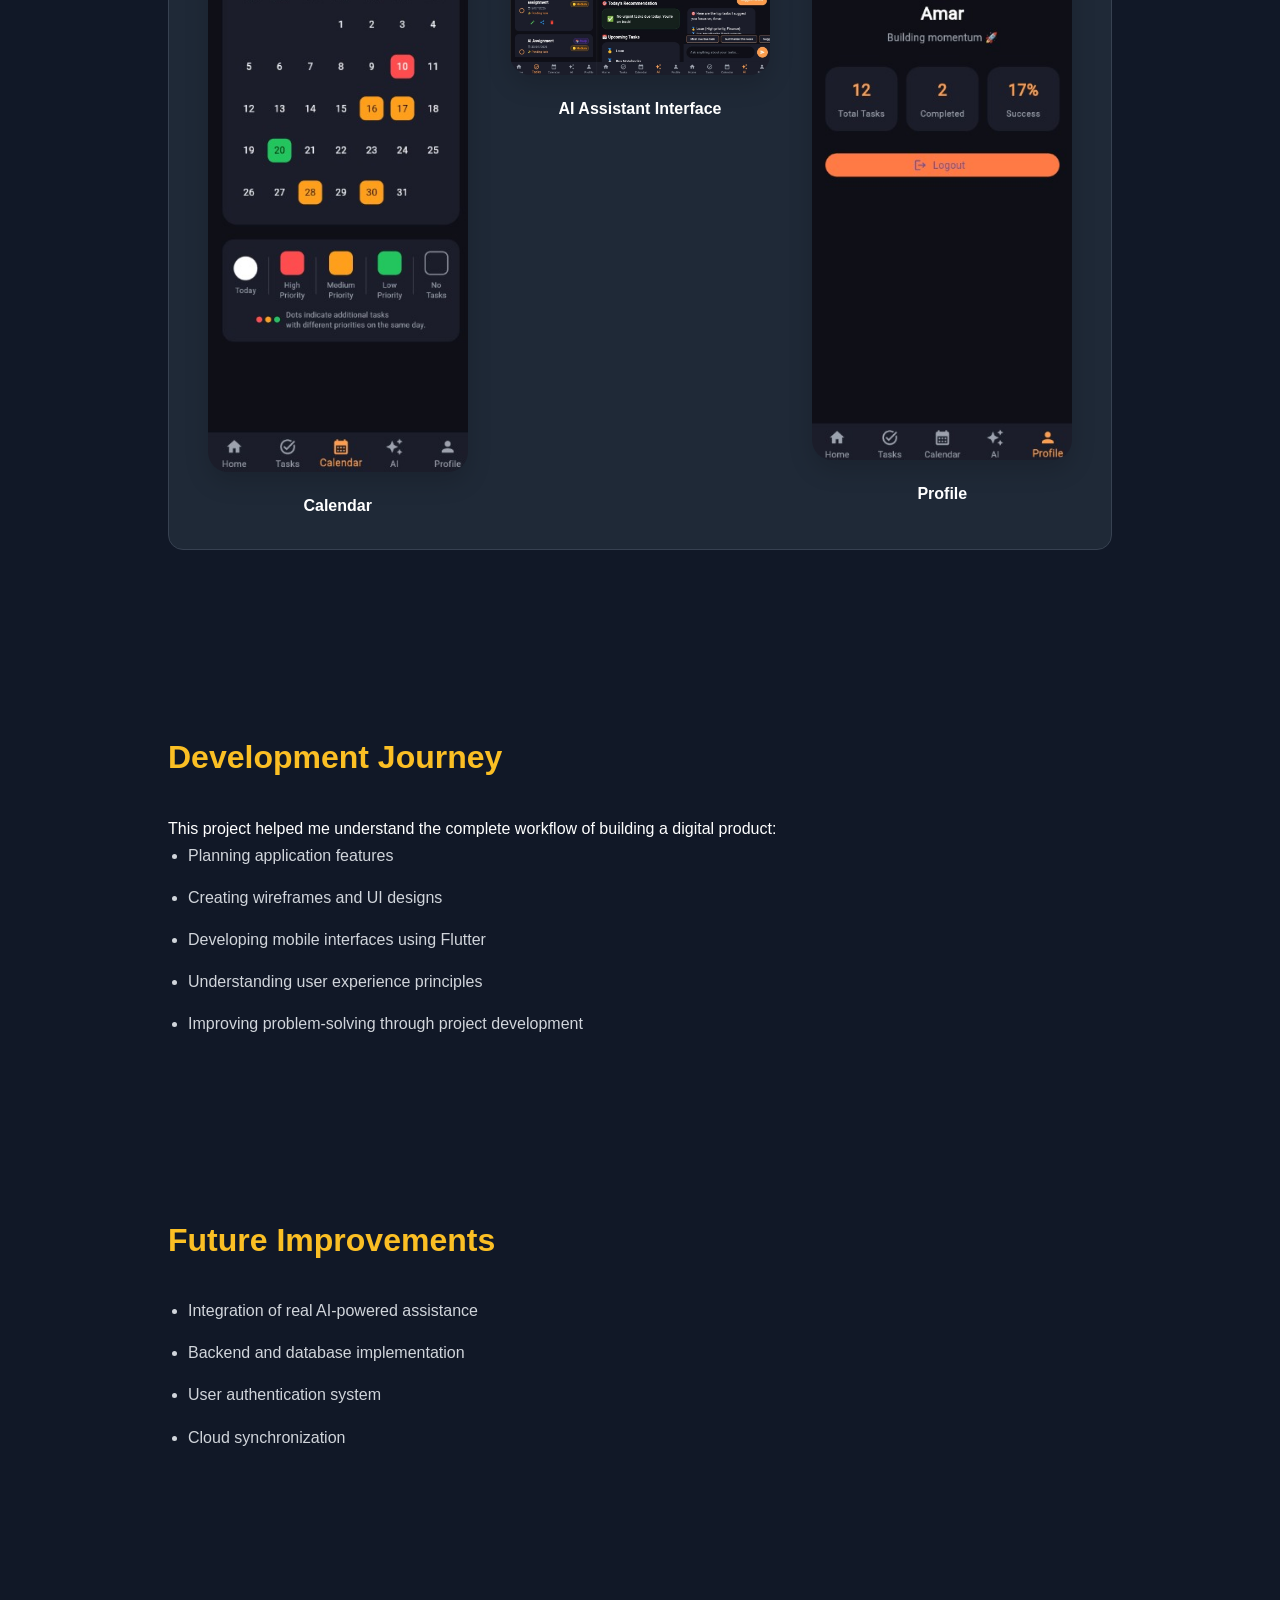
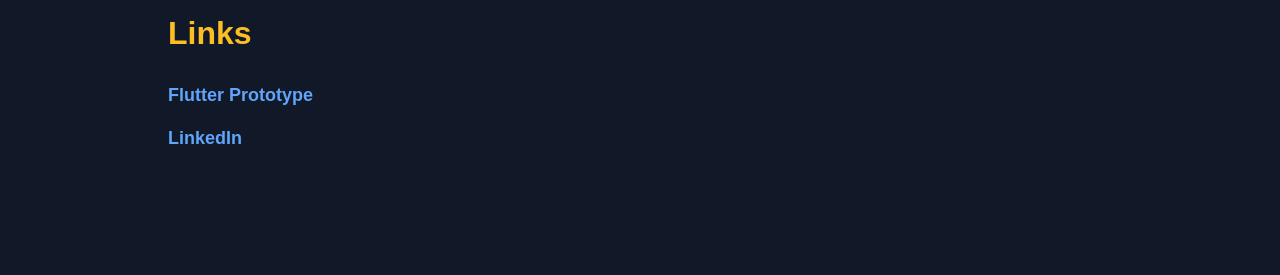
==== commit 23a45298: "Update tideai.html" ====
--- a/tideai.html
+++ b/tideai.html
@@ -143,15 +143,22 @@
 
 </section>
 
-<section>
+<section class="demo-section">
+  <div class="project-card">
 
 <h2>Application Demo</h2>
 
-<video class="demo-video" autoplay muted loop>
-
-    <source src="tideai-demo.webm" type="video/webm">
+<div class="video-container">
+
+<video class="demo-video" controls>
+
+<source src="tideai-demo.webm" type="video/webm">
+
+Your browser does not support video playback.
 
 </video>
+
+</div></div>
 
 </section>
 
@@ -230,7 +237,7 @@
 
 <h2>Flutter Application Screens</h2>
 
-
+<div class="project-card">
 <div class="flutter-gallery">
 
 
@@ -306,7 +313,7 @@
 </div>
 
 
-
+</div>
 </div>
 
 
--- a/style.css
+++ b/style.css
@@ -460,3 +460,62 @@
     margin-top: 12px;
 
 }
+.project-image {
+
+    width: 300px;
+    max-width: 90%;
+    border-radius: 25px;
+    margin-bottom: 30px;
+
+}
+.feature-container {
+
+display:grid;
+grid-template-columns:repeat(auto-fit,minmax(220px,1fr));
+gap:20px;
+margin-top:30px;
+
+}
+
+
+.feature-card {
+
+    padding: 25px;
+    border-radius: 15px;
+    background: #1f2937;
+    text-align: center;
+    color: #111827;
+
+}
+.feature-card h3 {
+
+    color: #111827;
+    margin-bottom: 15px;
+
+}
+
+
+.feature-card p {
+
+    color: #374151;
+    line-height: 1.6;
+
+}
+.demo-video {
+
+    width: 90%;
+    max-width: 1000px;
+    height: auto;
+    display: block;
+    margin: 40px auto;
+    border-radius: 20px;
+
+}
+.video-container {
+
+    display: flex;
+    justify-content: center;
+    align-items: center;
+    width: 100%;
+
+}
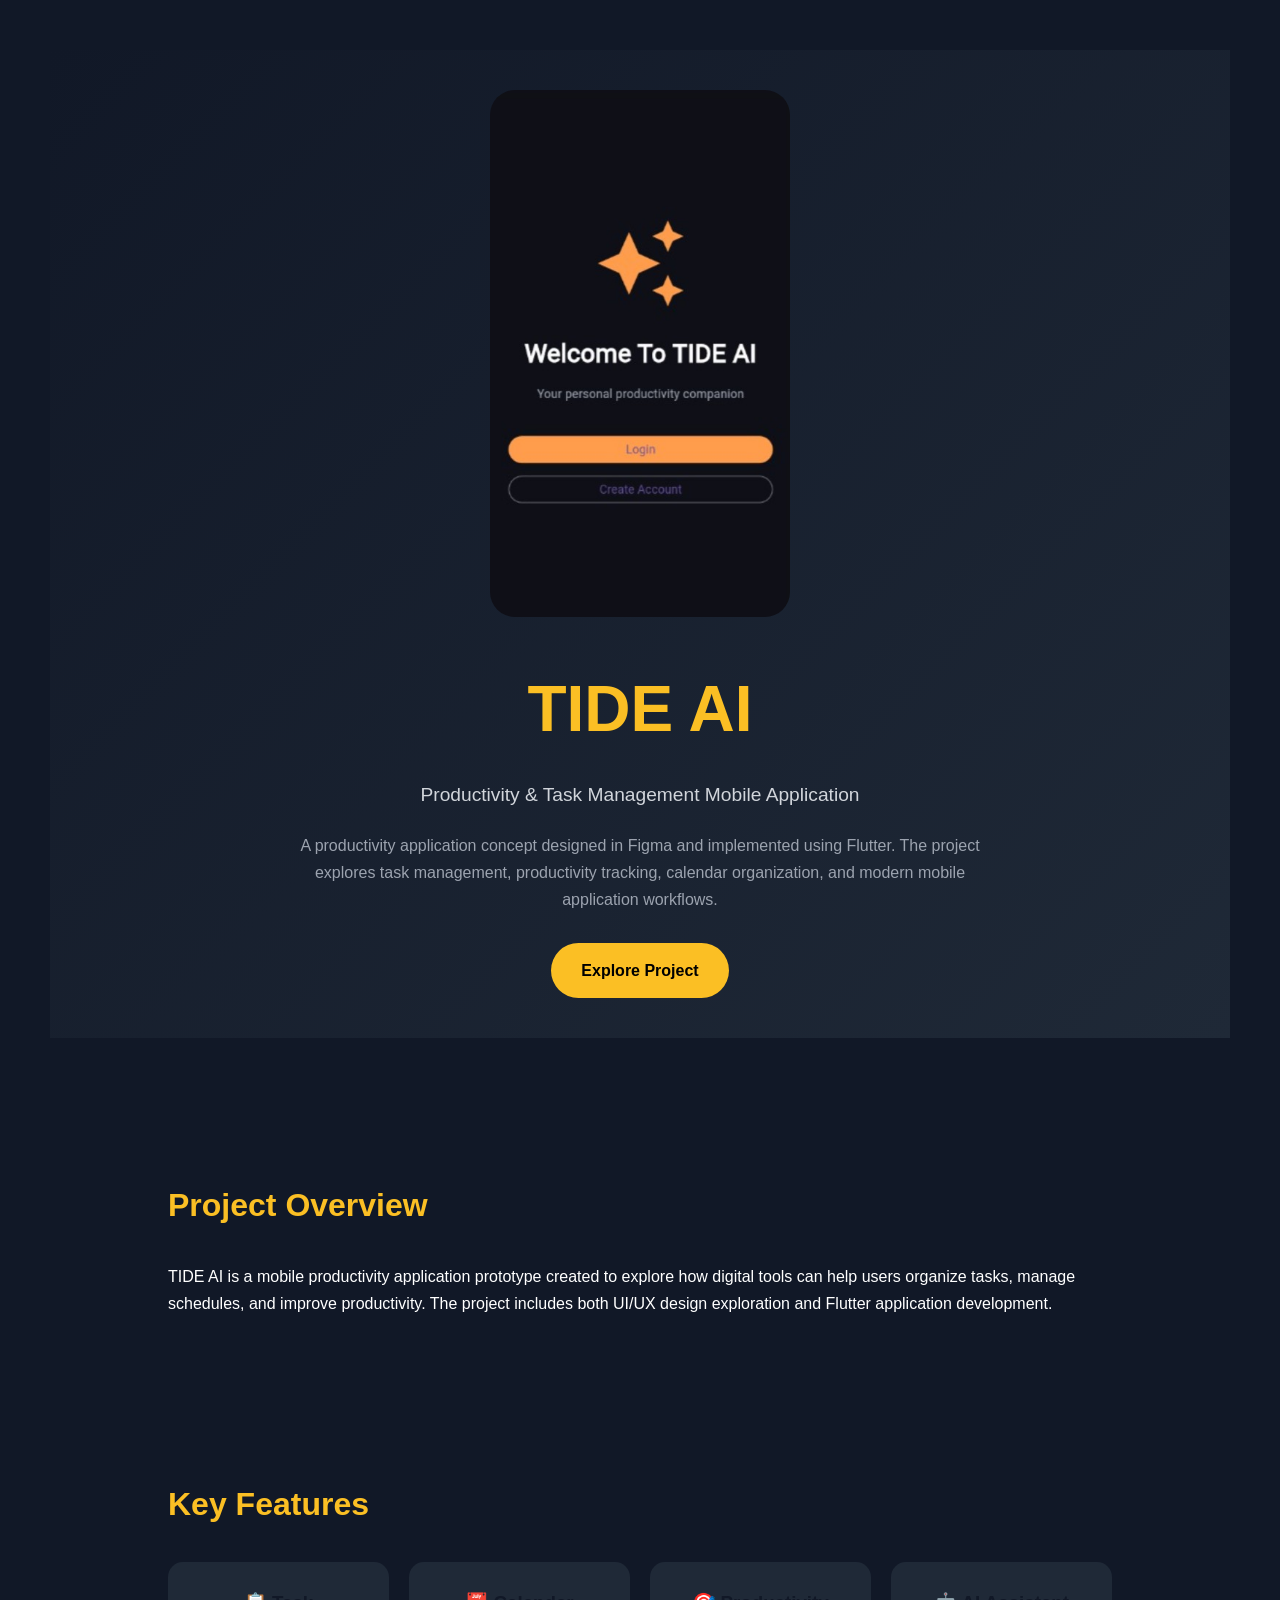
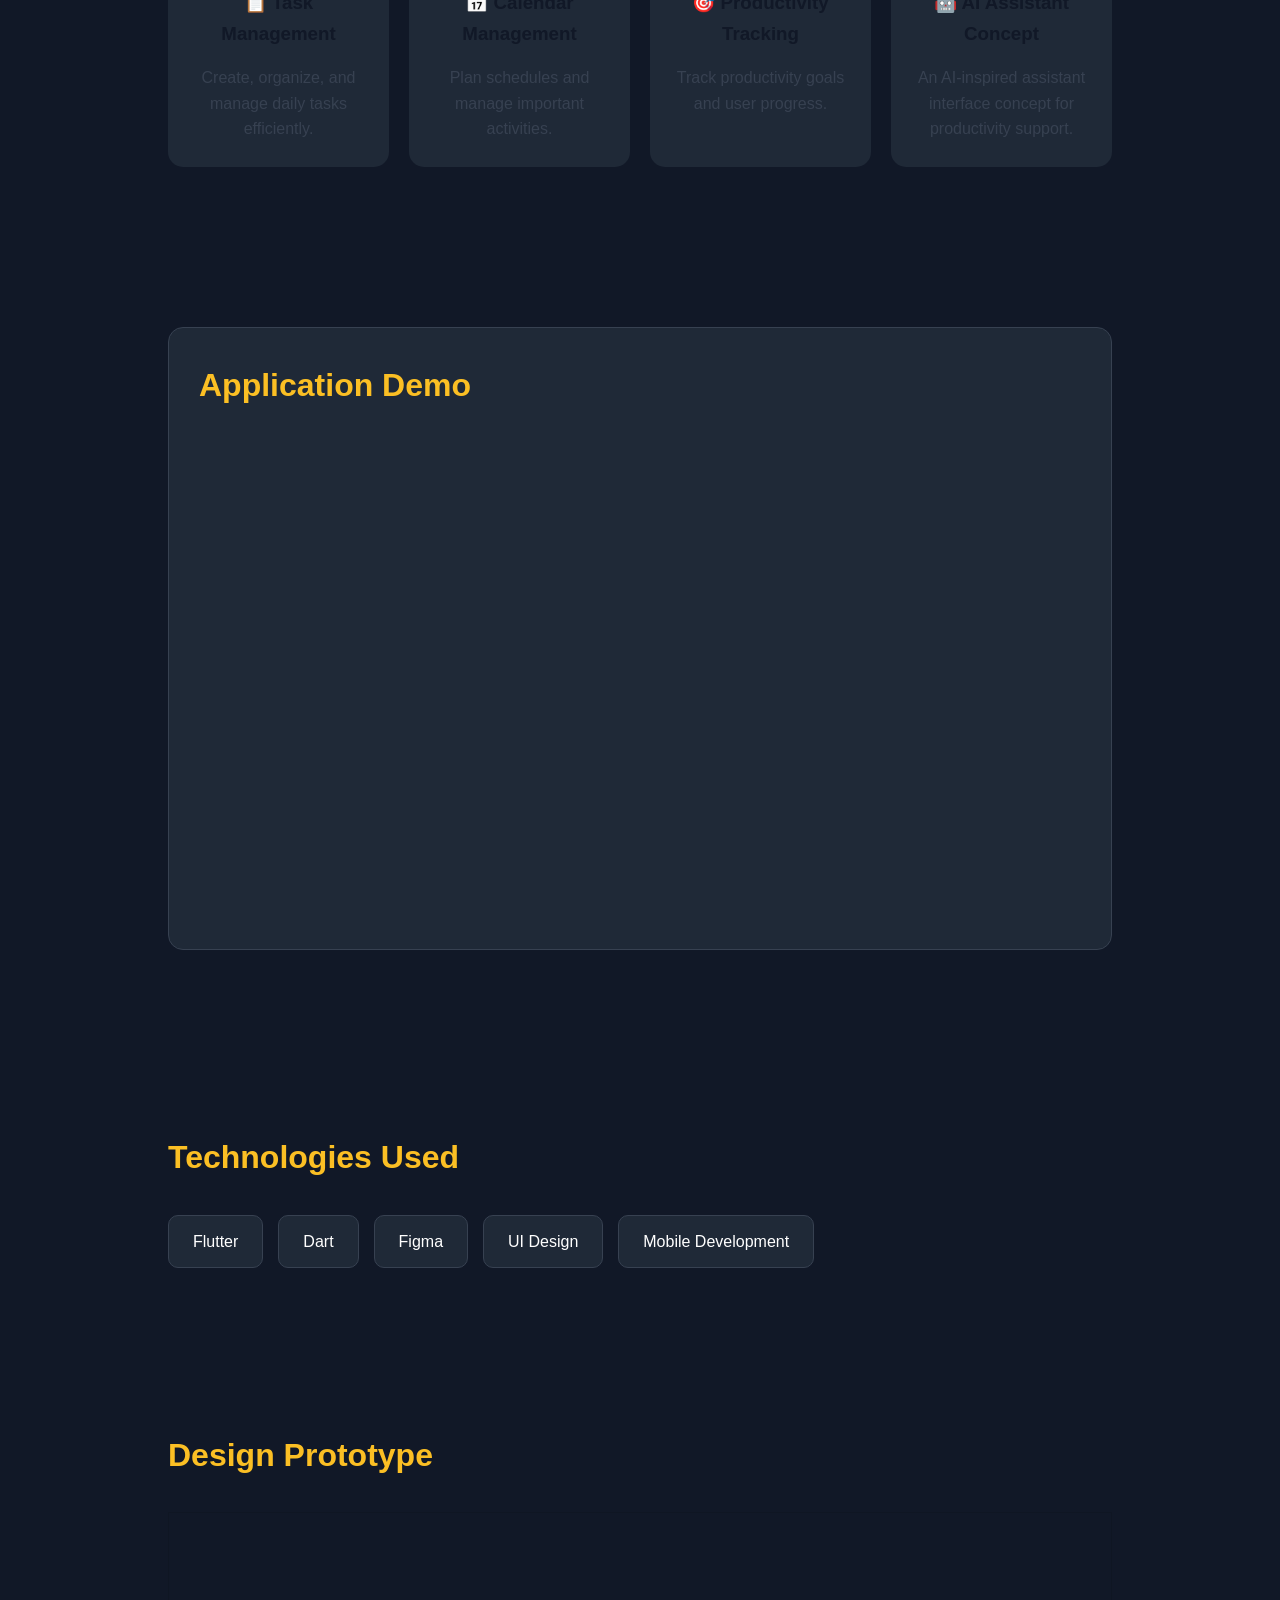
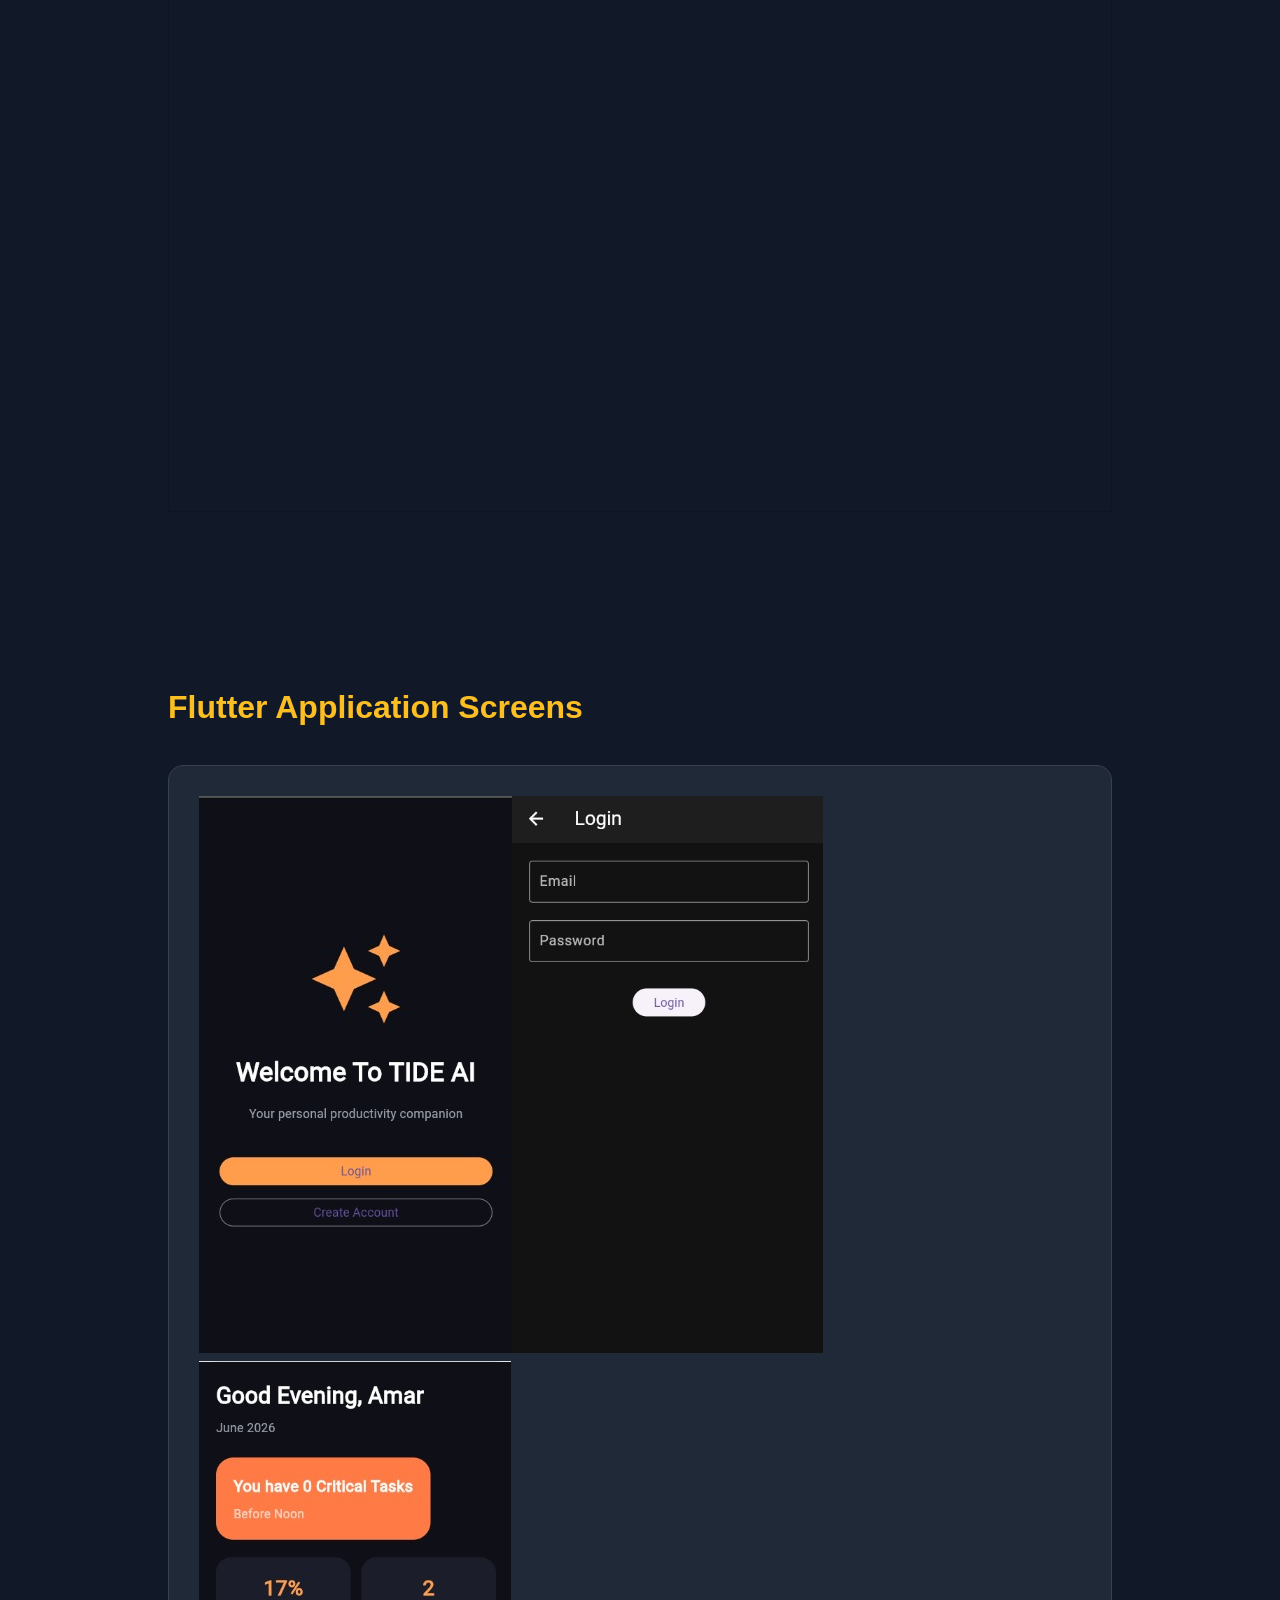
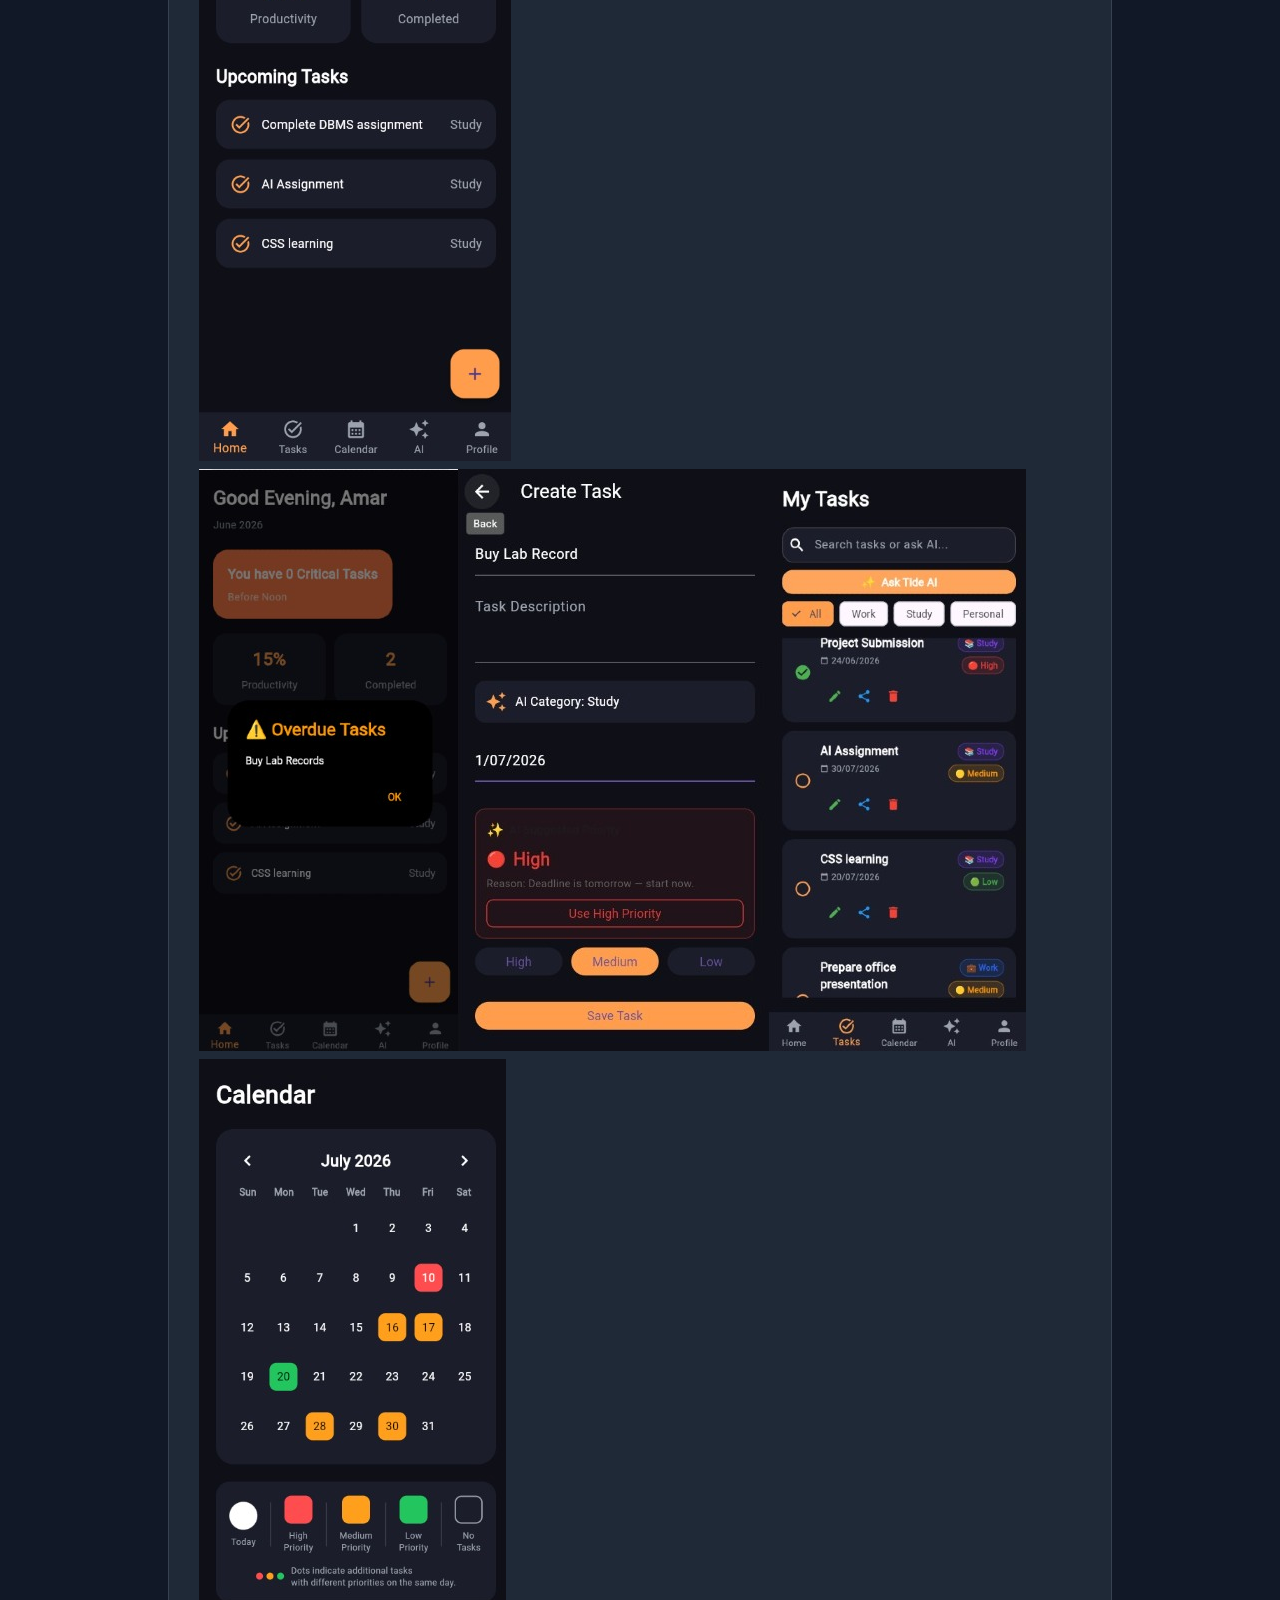
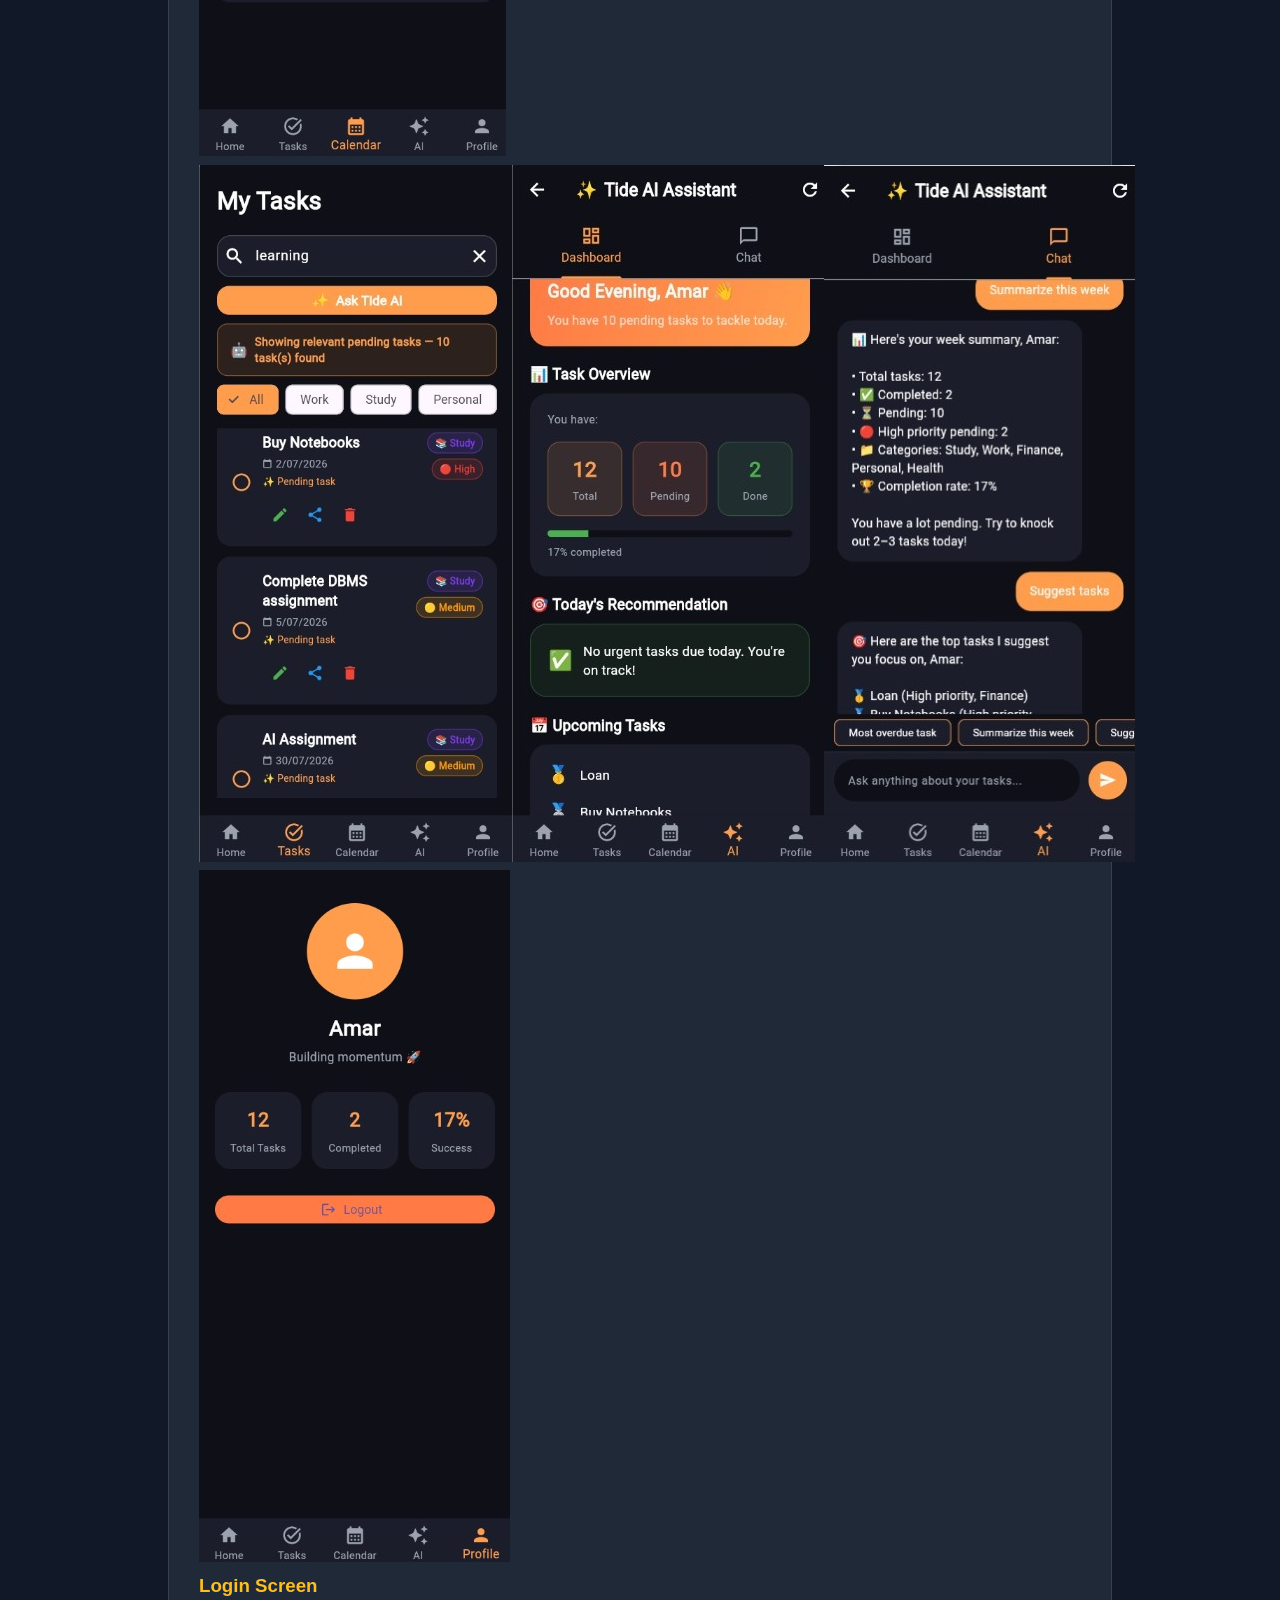
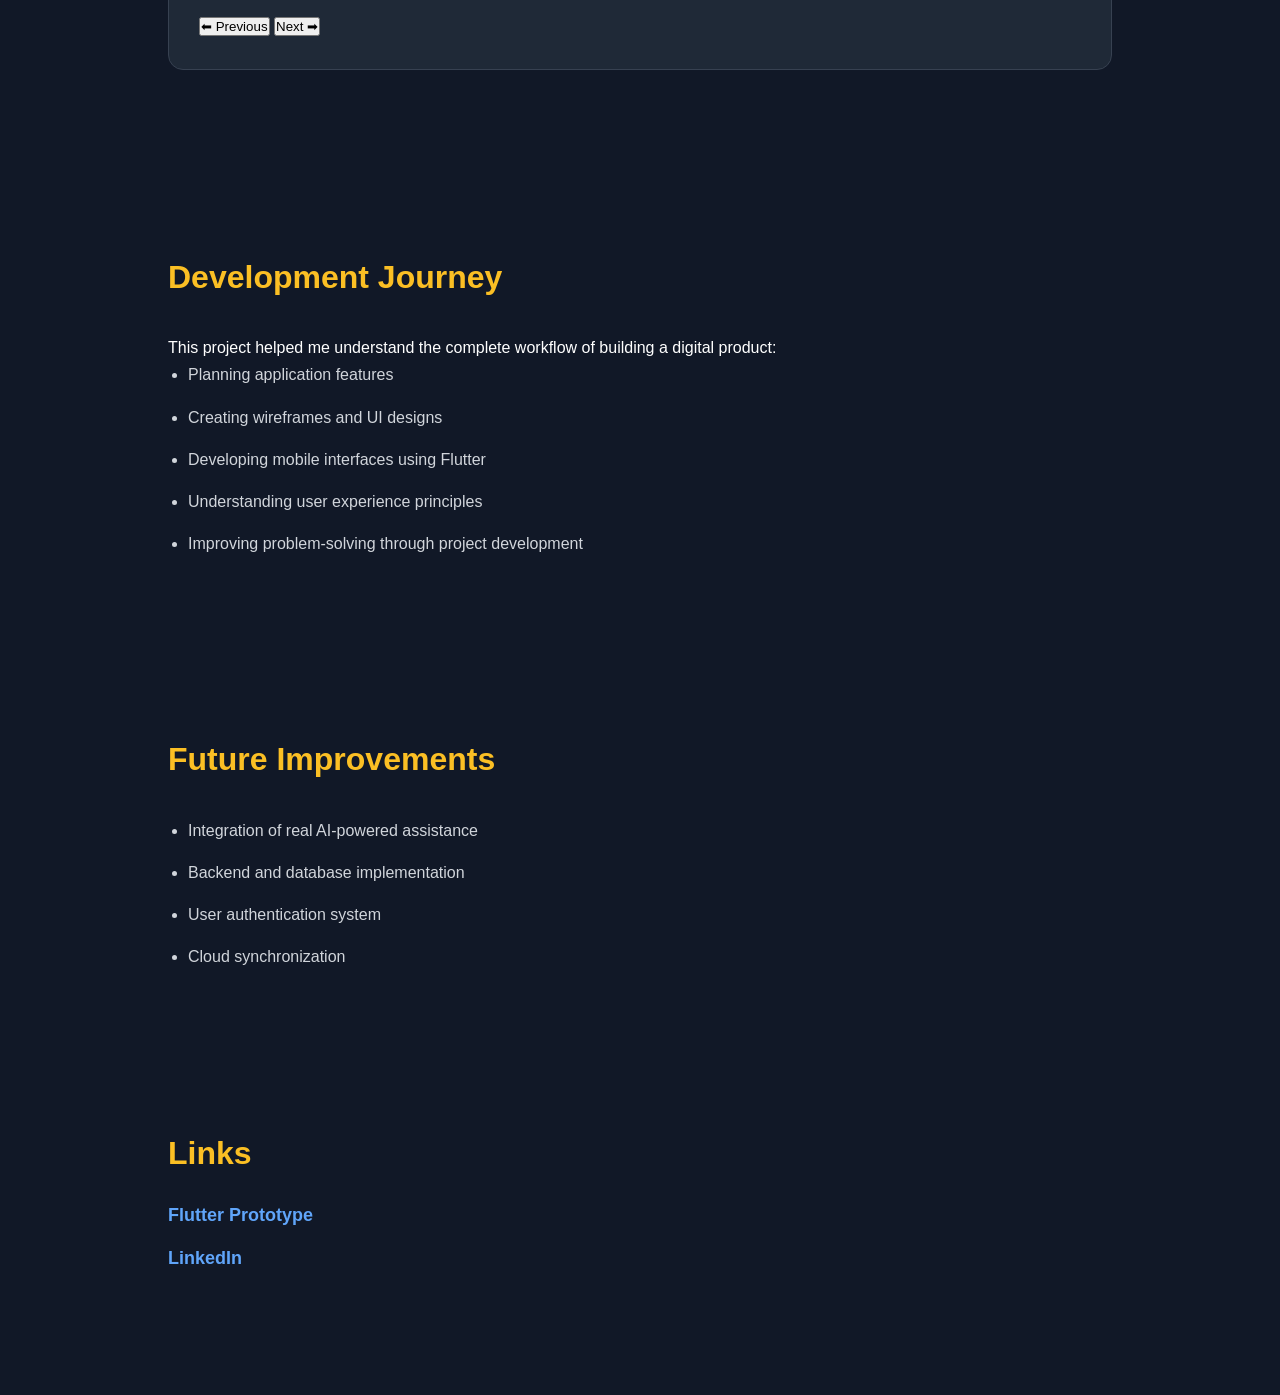
==== commit 4f300df6: "Update tideai.html" ====
--- a/tideai.html
+++ b/tideai.html
@@ -150,7 +150,7 @@
 
 <div class="video-container">
 
-<video class="demo-video" controls>
+<video class="demo-video" autoplay muted loop>
 
 <source src="tideai-demo.webm" type="video/webm">
 
@@ -234,91 +234,78 @@
 
 <section>
 
-
 <h2>Flutter Application Screens</h2>
 
+
 <div class="project-card">
-<div class="flutter-gallery">
-
-
-
-<div class="app-screen">
-
-<img src="login.jpeg">
-
-<h4>
+
+
+<div class="flutter-slider">
+
+
+<img src="login.jpeg" 
+class="slide active"
+alt="TIDE AI Login Screen">
+
+
+<img src="home.jpeg"
+class="slide"
+alt="TIDE AI Home Screen">
+
+
+<img src="task.jpeg"
+class="slide"
+alt="TIDE AI Task Screen">
+
+
+<img src="calendar.jpeg"
+class="slide"
+alt="TIDE AI Calendar Screen">
+
+
+<img src="AI.jpeg"
+class="slide"
+alt="TIDE AI Assistant Screen">
+
+
+<img src="profile-page.jpeg"
+class="slide"
+alt="TIDE AI Profile Screen">
+
+
+</div>
+
+
+
+<div class="slide-caption">
+
+<h3 id="screen-title">
 Login Screen
-</h4>
-
-</div>
-
-
-
-<div class="app-screen">
-
-<img src="home.jpeg">
-
-<h4>
-Home Dashboard
-</h4>
-
-</div>
-
-
-
-<div class="app-screen">
-
-<img src="task.jpeg">
-
-<h4>
-Task Management
-</h4>
-
-</div>
-
-
-
-<div class="app-screen">
-
-<img src="calendar.jpeg">
-
-<h4>
-Calendar
-</h4>
-
-</div>
-
-
-
-<div class="app-screen">
-
-<img src="AI.jpeg">
-
-<h4>
-AI Assistant Interface
-</h4>
-
-</div>
-
-
-
-<div class="app-screen">
-
-<img src="profile-page.jpeg">
-
-<h4>
-Profile
-</h4>
-
-</div>
-
-
-</div>
-</div>
-
-
-</section>
-
+</h3>
+
+</div>
+
+
+
+<div class="slider-buttons">
+
+<button onclick="previousScreen()">
+⬅ Previous
+</button>
+
+
+<button onclick="nextScreen()">
+Next ➡
+</button>
+
+
+</div>
+
+
+</div>
+
+
+</section>
 
 
 
@@ -439,7 +426,99 @@
 
 </section>
 
-
+<script>
+
+let currentScreen = 0;
+
+
+const screens = document.querySelectorAll(".slide");
+
+
+const screenNames = [
+
+"Login Screen",
+
+"Home Dashboard",
+
+"Task Management",
+
+"Calendar",
+
+"AI Assistant Interface",
+
+"Profile"
+
+];
+
+
+
+function showScreen(index){
+
+
+screens.forEach(screen => {
+
+screen.classList.remove("active");
+
+});
+
+
+screens[index].classList.add("active");
+
+
+document.getElementById("screen-title").innerHTML =
+screenNames[index];
+
+
+}
+
+
+
+function nextScreen(){
+
+
+currentScreen++;
+
+
+if(currentScreen >= screens.length){
+
+currentScreen = 0;
+
+}
+
+
+showScreen(currentScreen);
+
+
+}
+
+
+
+function previousScreen(){
+
+
+currentScreen--;
+
+
+if(currentScreen < 0){
+
+currentScreen = screens.length-1;
+
+}
+
+
+showScreen(currentScreen);
+
+
+}
+
+
+
+// automatic slideshow
+
+setInterval(nextScreen,6000);
+
+
+</script>
 
 </body>
 
